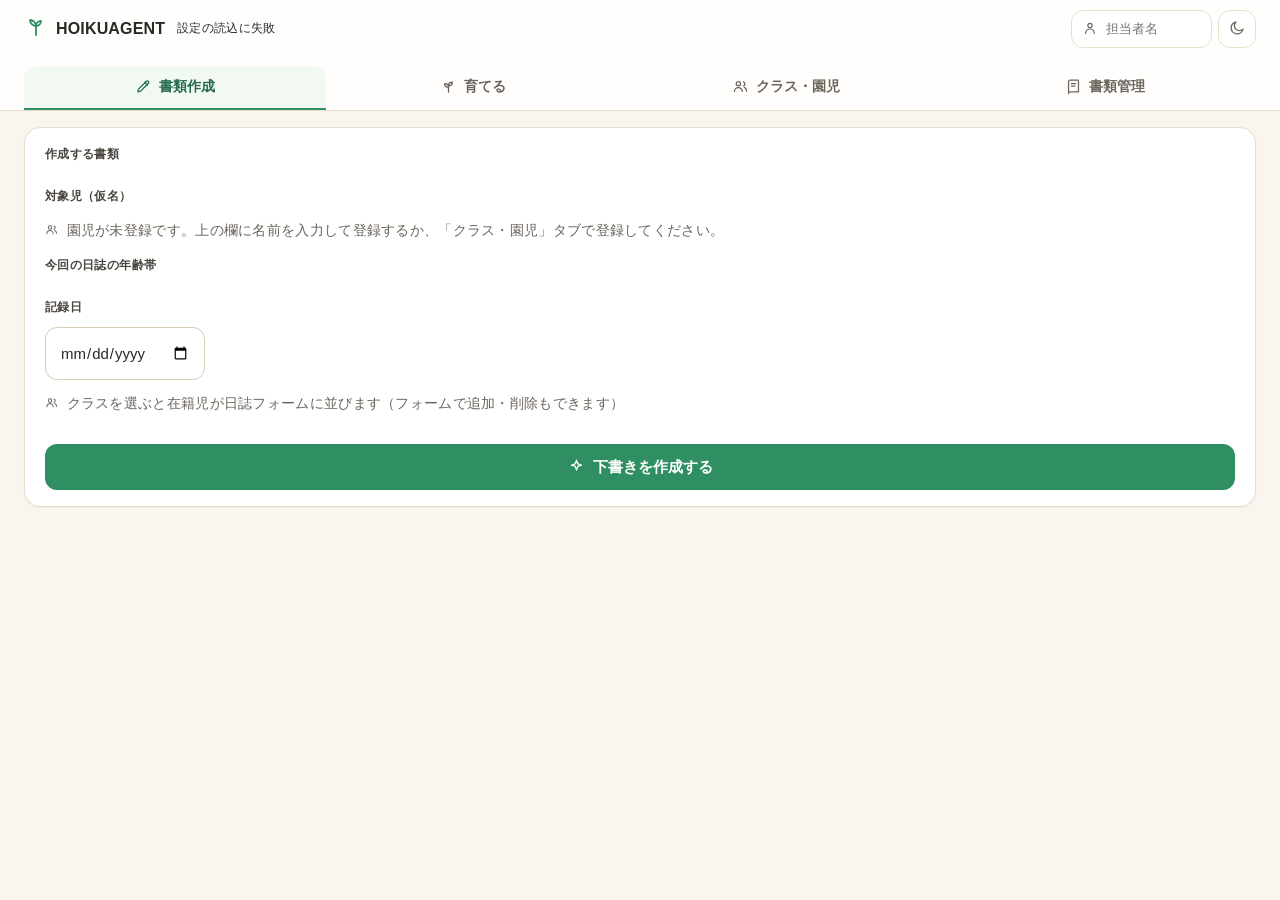
==== src/hoiku_agent/web/static/index.html @ 40f6b114 "保育経過記録を年度4期の期間選択に統一" ====
<!DOCTYPE html>
<html lang="ja">
<head>
  <meta charset="UTF-8">
  <meta name="viewport" content="width=device-width, initial-scale=1.0">
  <meta name="color-scheme" content="light dark">
  <meta name="theme-color" content="#faf6ef">
  <title>HOIKUAGENT — 書類づくり</title>
  <link rel="stylesheet" href="./styles.css">
</head>
<body>

  <!-- ───────── ヘッダ ＝ ステータスライン ───────── -->
  <header class="app-header">
    <div class="header-row">
      <div class="brand">
        <span data-ic="brand"></span>
        <div>
          <div class="brand-title">HOIKUAGENT</div>
        </div>
      </div>
      <div id="statusline" class="statusline" aria-live="polite"></div>
      <div class="header-actions">
        <label class="actor-field" title="担当者名（保存・承認の記録に残ります）">
          <span data-ic="caregiver"></span>
          <input id="actor-name" type="text" placeholder="担当者名" maxlength="30"
                 aria-label="担当者名（保存・承認の記録に残ります）" autocomplete="off">
        </label>
        <button id="reset-data" class="header-logout hidden" type="button">データを初期化して始める</button>
        <button id="logout" class="header-logout hidden" type="button">ログアウト</button>
        <button id="theme-toggle" class="icon-btn" type="button" aria-label="表示テーマを切り替え" title="表示テーマ"><span data-ic="moon"></span></button>
      </div>
    </div>

    <nav class="tabs" role="tablist" aria-label="機能">
      <button class="tab is-active" data-tab="docs" role="tab" id="tabbtn-docs" aria-controls="tab-docs" aria-selected="true"><span data-ic="diary"></span><span class="tab-label">書類作成</span></button>
      <button class="tab" data-tab="grow" role="tab" id="tabbtn-grow" aria-controls="tab-grow" aria-selected="false"><span data-ic="sprout"></span><span class="tab-label">育てる</span></button>
      <button class="tab" data-tab="classes" role="tab" id="tabbtn-classes" aria-controls="tab-classes" aria-selected="false"><span data-ic="users"></span><span class="tab-label">クラス・園児</span></button>
      <button class="tab" data-tab="records" role="tab" id="tabbtn-records" aria-controls="tab-records" aria-selected="false"><span data-ic="book"></span><span class="tab-label">書類管理</span></button>
    </nav>
  </header>

  <main class="container">

    <!-- ───────── 書類を作る（日誌/月案/保育経過記録を種別セグメントで統合） ───────── -->
    <section id="tab-docs" class="panel is-active" role="tabpanel" aria-labelledby="tabbtn-docs" tabindex="0">
      <div class="card">
        <label class="field-label" id="doc-kind-label">作成する書類</label>
        <div id="doc-kind" class="doc-menu" role="group" aria-labelledby="doc-kind-label"></div>
        <p id="doc-desc" class="doc-desc"></p>

        <label class="field-label" id="doc-child-label">対象児（仮名）</label>
        <div id="doc-children" class="combo"></div>
        <!-- DB 接続済みで園児マスタが空のときだけ出す正直な案内（架空児の候補は出さない） -->
        <div id="doc-child-empty" class="seed-note" hidden>
          <span data-ic="users"></span>
          <span>園児が未登録です。上の欄に名前を入力して登録するか、「クラス・園児」タブで登録してください。</span>
        </div>

        <!-- 日誌の入力欄（手入力＝クラスを選ぶと在籍児が並ぶ。AI 生成はしない＝ヒアリング 2026-07） -->
        <div id="doc-fields-diary" class="doc-fields">
          <div id="diary-class-wrap" hidden>
            <label class="field-label" for="diary-class">クラス</label>
            <select id="diary-class" class="input"></select>
          </div>
          <div id="diary-ageband-wrap">
            <label class="field-label">今回の日誌の年齢帯</label>
            <div id="diary-ageband" class="chips"></div>
          </div>
          <label class="field-label" for="diary-date">記録日</label>
          <input id="diary-date" class="input" type="date">
          <div class="seed-note">
            <span data-ic="users"></span>
            <span id="diary-roster-text">クラスを選ぶと在籍児が日誌フォームに並びます（フォームで追加・削除もできます）</span>
          </div>
        </div>

        <!-- クラス月案の入力欄（文書の年齢帯＋対象月＋前月日誌 seed。クラス自体は年齢帯を持たない） -->
        <div id="doc-fields-monthly" class="doc-fields" hidden>
          <label class="field-label">作成する月案の年齢帯</label>
          <div id="class-ageband" class="chips"></div>
          <div class="row">
            <div>
              <label class="field-label" for="monthly-month">対象月</label>
              <input id="monthly-month" class="input" type="month" value="2026-07">
            </div>
          </div>
          <div class="seed-note">
            <span data-ic="calendar"></span>
            <span>クラス児童の保育経過記録・これまでのクラス月案・経過記録に未反映の期間の日誌を seed します（未接続は仮名サンプル）</span>
            <span id="monthly-seed-count" class="badge">3 件</span>
          </div>
          <!-- 前月日誌で評価・反省が未記入のもの＝記入導線（作成時に検出して表示。未接続/全記入済みは非表示） -->
          <div id="monthly-eval-notice" class="eval-notice hidden"></div>
        </div>

        <!-- 保育経過記録の入力欄（対象期間＋期間日誌 seed） -->
        <div id="doc-fields-record" class="doc-fields" hidden>
          <div class="row">
            <div>
              <label class="field-label" for="record-period">対象期間</label>
              <select id="record-period" class="input"></select>
            </div>
          </div>
          <div class="seed-note">
            <span data-ic="chart"></span>
            <span>年度4期（各3か月）・期間中の日誌＋前回までの保育経過記録（未接続は仮名サンプルを seed します）</span>
            <span id="record-seed-count" class="badge">6 件</span>
          </div>
        </div>

        <div id="doc-fields-youroku" class="doc-fields" hidden>
          <div class="row">
            <div>
              <label class="field-label" for="youroku-year">対象年度</label>
              <select id="youroku-year" class="input" disabled>
                <option value="">対象児を選択してください</option>
              </select>
            </div>
          </div>
          <div class="seed-note">
            <span data-ic="chart"></span>
            <span>その子のこれまでの保育経過記録すべて（未接続は仮名サンプルを seed します）</span>
            <span id="youroku-seed-count" class="badge">3 件</span>
          </div>
        </div>

        <button id="doc-run" class="btn btn-primary btn-block"><span data-ic="spark"></span><span id="doc-run-label">下書きを作成する</span></button>
      </div>

      <!-- フロー結果は種別ごとに独立コンテナ（切替でも結果を保持＝現行タブと同等） -->
      <div id="doc-area-diary" class="doc-area">
        <div id="diary-stepper" class="stepper hidden"></div>
        <div id="diary-flow" class="flow-area"></div>
      </div>
      <div id="doc-area-monthly" class="doc-area" hidden>
        <div id="monthly-stepper" class="stepper hidden"></div>
        <div id="monthly-flow" class="flow-area"></div>
      </div>
      <div id="doc-area-record" class="doc-area" hidden>
        <div id="record-stepper" class="stepper hidden"></div>
        <div id="record-flow" class="flow-area"></div>
      </div>
      <div id="doc-area-youroku" class="doc-area" hidden>
        <div id="youroku-stepper" class="stepper hidden"></div>
        <div id="youroku-flow" class="flow-area"></div>
      </div>
    </section>

    <!-- ───────── 育てる（指針を育てる｜表記ルール＝2サブタブに統合） ───────── -->
    <!-- 仕組みは分離のまま（指針＝agentic な勘所／表記＝決定的な統一・§5）。保育士から見た
         「書類作成に教え込む場所」を1タブに集約する presentation の統合（②）。 -->
    <section id="tab-grow" class="panel" role="tabpanel" aria-labelledby="tabbtn-grow" tabindex="0">
      <nav class="subtabs" role="tablist" aria-label="育てる対象">
        <button class="subtab is-active" data-subtab="policy" role="tab" id="subtabbtn-policy" aria-controls="subtab-policy" aria-selected="true"><span data-ic="sprout"></span><span class="tab-label">指針を育てる</span></button>
        <button class="subtab" data-subtab="notation" role="tab" id="subtabbtn-notation" aria-controls="subtab-notation" aria-selected="false"><span data-ic="hash"></span><span class="tab-label">表記ルール</span></button>
      </nav>

      <!-- ── サブ：指針を育てる（改善エージェント） ── -->
      <div id="subtab-policy" class="subpanel is-active" role="tabpanel" aria-labelledby="subtabbtn-policy" tabindex="0">
        <!-- 対象書類セレクタ：提案 scope の既定＋下のカードの絞り込み（文書を選ぶボタンのみ）。 -->
        <div class="card">
          <div id="policy-target" class="chips seg" role="group" aria-label="対象書類"></div>
        </div>

        <!-- 上：閲覧（現在の指針） -->
        <div class="card">
          <div class="card-title"><span data-ic="clipboard"></span>いまの指針カード<span id="policy-scope-badge" class="badge hidden"></span></div>
          <div id="policy-grid" class="policy-grid"></div>
        </div>

        <!-- 中：提案フロー（保育士の入力＝主行動） -->
        <div class="card">
          <label class="field-label" for="policy-memo">保育士の修正メモ・気づき</label>
          <textarea id="policy-memo" class="memo" rows="3" placeholder="例）感触遊びは『感触語＋そのときの表情』を併記したい。ただし断定的な評価表現は避けたい。"></textarea>
          <div class="samples">
            <span class="samples-label">サンプル</span>
            <div id="policy-samples" class="chips chips-sm"></div>
          </div>
          <button id="policy-run" class="btn btn-primary btn-block"><span data-ic="sprout"></span>指針に反映する案を作る</button>
        </div>

        <div id="policy-stepper" class="stepper hidden"></div>
        <div id="policy-flow" class="flow-area"></div>

        <!-- 下：変更履歴（参照ログ） -->
        <div class="card">
          <div class="card-title"><span data-ic="clock"></span>変更履歴（だれの気づきで・何が増えたか）</div>
          <div id="policy-history" class="phist"></div>
        </div>
      </div>

      <!-- ── サブ：表記ルール（ひらがな表記DX） ── -->
      <div id="subtab-notation" class="subpanel" role="tabpanel" aria-labelledby="subtabbtn-notation" tabindex="0">
        <div class="card">
          <div class="card-title"><span data-ic="edit"></span>ルールを追加</div>
          <div class="nadd">
            <div class="nadd-map">
              <input id="notation-pattern" class="input" placeholder="変換元（例: 子供）" aria-label="変換元">
              <span class="narr" aria-hidden="true">→</span>
              <input id="notation-replacement" class="input" placeholder="変換先（例: 子ども）" aria-label="変換先">
            </div>
            <select id="notation-kind" class="input" aria-label="種別">
              <option value="ひらがな化" selected>ひらがな化</option>
              <option value="表記統一">表記統一</option>
              <option value="その他">その他</option>
            </select>
            <input id="notation-note" class="input" placeholder="メモ（任意・なぜこの表記か）" aria-label="メモ">
            <button id="notation-add" class="btn btn-primary"><span data-ic="check"></span>追加</button>
          </div>
          <p id="notation-msg" class="nmsg hidden" aria-live="polite"></p>
        </div>

        <div class="card">
          <div class="card-title"><span data-ic="clipboard"></span>いまの表記ルール<span id="notation-store" class="badge"></span></div>
          <div id="notation-list" class="nlist"></div>
        </div>
      </div>
    </section>

    <!-- ───────── クラス・園児（園の名簿管理＝クラス定義＋園児登録/割当） ───────── -->
    <section id="tab-classes" class="panel" role="tabpanel" aria-labelledby="tabbtn-classes" tabindex="0">
      <div class="card">
        <div class="card-title"><span data-ic="users"></span>クラスを作る</div>
        <div class="cadd">
          <label class="cadd-field cadd-name">
            <span class="cadd-label">クラス名</span>
            <input id="class-name" class="input" placeholder="例: ひまわり組" aria-label="組名">
          </label>
          <label class="cadd-field">
            <span class="cadd-label">対象年度 <span class="cadd-optional">任意</span></span>
            <input id="class-fiscal" class="input cadd-year" placeholder="例: 2026" aria-label="年度">
          </label>
          <div class="cadd-actions">
            <button id="class-add" class="btn btn-primary"><span data-ic="check"></span>クラスを作成</button>
          </div>
        </div>
        <p id="class-msg" class="nmsg hidden" aria-live="polite"></p>
      </div>

      <div class="card">
        <div class="card-title"><span data-ic="clipboard"></span>クラス・園児<span id="classes-store" class="badge"></span></div>
        <div id="classes-list" class="clist"></div>
      </div>
    </section>

    <!-- ───────── 書類を見る（アーカイブ閲覧＝作成済みの確定書類） ───────── -->
    <section id="tab-records" class="panel" role="tabpanel" aria-labelledby="tabbtn-records" tabindex="0">
      <div class="card fs">
        <div class="fs-head">
          <div class="card-title"><span data-ic="book"></span>アーカイブ<span id="records-store" class="badge"></span></div>
        </div>
        <div class="fs-body">
          <div id="records-tree" class="fs-tree" role="tree" aria-label="書類フォルダ"></div>
          <div id="records-detail" class="fs-detail" role="region" aria-label="書類の内容"></div>
        </div>
      </div>
    </section>

  </main>

  <footer class="app-footer">
  </footer>

  <script type="module" src="./app.js"></script>
</body>
</html>
---- src/hoiku_agent/web/static/styles.css ----
/* 保育士サポート UI — デザインシステム（素のCSS変数・外部CDN/フォントなし・ローカル完結）。
   方針=ハイブリッド：日誌/月案＝温かく / 回す＝コンソール調。色は「意味」で割り当て（actor/状態/ゲート/diff）。
   詳細は web/CLAUDE.md と設計方針（answers）を参照。 */

/* ============================================================
   トークン（ライト）
   ============================================================ */
:root{
  color-scheme: light dark;

  /* 面・線 */
  --bg:#faf6ef; --surface:#ffffff; --surface-2:#f5efe3; --surface-3:#ece4d4;
  --line:#e8dfcd; --line-strong:#d8ccb2;

  /* 文字（白地で本文4.5:1以上を確保） */
  --ink:#2b2926; --ink-soft:#4a463f; --muted:#6b655c;

  /* ブランド・操作 */
  --primary:#2f8f63; --primary-d:#246b4b; --primary-soft:#e7f4ec;
  --accent:#d97834; --accent-d:#b85f22; --accent-soft:#fcefe1;

  /* actor（話者色） */
  --actor-author:#2f8f63; --actor-review:#c2791d; --actor-prep:#2f7d8f; --actor-caregiver:#8a6f52;

  /* 状態 */
  --state-working:#2f6fd0; --state-working-soft:#e7f0fc;
  --state-waiting:#bf8910; --state-waiting-soft:#fbf2dc;
  --state-done:#2f8f63;   --state-done-soft:#e7f4ec;
  --state-degraded:#a9742a; --state-degraded-soft:#f7ecd9;
  --state-fail:#cf4a3f;   --state-fail-soft:#fbe6e3;
  /* チップ/ステップのテキスト用（soft 地で本文 4.5:1 を満たす濃色）。図形・縁取りは上の彩度色を使う。 */
  --state-working-ink:#2a63bb; --state-waiting-ink:#836007; --state-done-ink:#1c6f49;
  --state-degraded-ink:#855a1c; --state-fail-ink:#b23a30;

  /* ゲート（PRバッジ色） */
  --gate-pass:#2f8f63; --gate-pending:#bf8910; --gate-fail:#cf4a3f; --gate-none:#8a8474;

  /* diff（保育士の修正提示用・将来の modify 強調に温存） */
  --diff-add-bg:#e6f4ea; --diff-add-word:#9ad6b0; --diff-rm-bg:#fbe9e7; --diff-rm-word:#f0bdb6;

  /* 形 */
  --r-sm:8px; --r-md:12px; --r-lg:16px; --r-pill:999px;
  --sh-sm:0 1px 2px rgba(60,45,20,.06); --sh-md:0 6px 22px rgba(70,55,25,.10);

  /* タイポ（役割固定の type scale） */
  --font-display:"Hiragino Maru Gothic ProN","Hiragino Sans","Noto Sans JP","BIZ UDPGothic","Yu Gothic UI",Meiryo,sans-serif;
  --font-body:"Hiragino Kaku Gothic ProN","Hiragino Sans","Noto Sans JP","Yu Gothic UI",Meiryo,sans-serif;
  --font-mono:ui-monospace,"SF Mono",Menlo,Consolas,"Noto Sans Mono",monospace;
  --fs-display:26px; --fs-h1:20px; --fs-h2:16px; --fs-body:15px; --fs-sm:13.5px; --fs-caption:12px;

  /* spacing（4/8） */
  --sp-1:4px; --sp-2:8px; --sp-3:12px; --sp-4:16px; --sp-5:20px; --sp-6:24px; --sp-8:32px;

  --maxw:1600px;
}

/* ダーク（自動）— トークンのみ差し替え。純黒回避＋アクセント脱彩度＋明度up。 */
@media (prefers-color-scheme: dark){
  :root:not([data-theme="light"]){
    --bg:#17140f; --surface:#201d17; --surface-2:#262218; --surface-3:#2e2a1f;
    --line:#38322a; --line-strong:#4a4338;
    --ink:#ece4d2; --ink-soft:#cabfa8; --muted:#9c9079;
    --primary:#4cae82; --primary-d:#74cb9f; --primary-soft:#1d3a2a;
    --accent:#e2935a; --accent-d:#eaa978; --accent-soft:#37291c;
    --actor-author:#4cae82; --actor-review:#d79a4e; --actor-prep:#56a6b8; --actor-caregiver:#b59670;
    --state-working:#6fa3ea; --state-working-soft:#1d2c46;
    --state-waiting:#d9af4d; --state-waiting-soft:#332b15;
    --state-done:#4cae82; --state-done-soft:#1d3a2a;
    --state-degraded:#cf9b52; --state-degraded-soft:#33291a;
    --state-fail:#e87b70; --state-fail-soft:#3a201d;
    --state-working-ink:#9bc0f5; --state-waiting-ink:#e6c46a; --state-done-ink:#74cb9f;
    --state-degraded-ink:#dbb072; --state-fail-ink:#f0a59b;
    --gate-pass:#4cae82; --gate-pending:#d9af4d; --gate-fail:#e87b70; --gate-none:#998f7c;
    --diff-add-bg:#16301f; --diff-add-word:#2f7d52; --diff-rm-bg:#311a18; --diff-rm-word:#7a3a33;
    --sh-sm:0 1px 2px rgba(0,0,0,.3); --sh-md:0 8px 26px rgba(0,0,0,.4);
  }
}
/* 手動トグル（auto を上書き） */
:root[data-theme="dark"]{
  --bg:#17140f; --surface:#201d17; --surface-2:#262218; --surface-3:#2e2a1f;
  --line:#38322a; --line-strong:#4a4338;
  --ink:#ece4d2; --ink-soft:#cabfa8; --muted:#9c9079;
  --primary:#4cae82; --primary-d:#74cb9f; --primary-soft:#1d3a2a;
  --accent:#e2935a; --accent-d:#eaa978; --accent-soft:#37291c;
  --actor-author:#4cae82; --actor-review:#d79a4e; --actor-prep:#56a6b8; --actor-caregiver:#b59670;
  --state-working:#6fa3ea; --state-working-soft:#1d2c46;
  --state-waiting:#d9af4d; --state-waiting-soft:#332b15;
  --state-done:#4cae82; --state-done-soft:#1d3a2a;
  --state-degraded:#cf9b52; --state-degraded-soft:#33291a;
  --state-fail:#e87b70; --state-fail-soft:#3a201d;
  --state-working-ink:#9bc0f5; --state-waiting-ink:#e6c46a; --state-done-ink:#74cb9f;
  --state-degraded-ink:#dbb072; --state-fail-ink:#f0a59b;
  --gate-pass:#4cae82; --gate-pending:#d9af4d; --gate-fail:#e87b70; --gate-none:#998f7c;
  --diff-add-bg:#16301f; --diff-add-word:#2f7d52; --diff-rm-bg:#311a18; --diff-rm-word:#7a3a33;
  --sh-sm:0 1px 2px rgba(0,0,0,.3); --sh-md:0 8px 26px rgba(0,0,0,.4);
}

/* ============================================================
   ベース・タイポ
   ============================================================ */
*{box-sizing:border-box}
html,body{margin:0;padding:0}
body{
  background:var(--bg); color:var(--ink);
  font-family:var(--font-body); font-size:var(--fs-body); line-height:1.8; letter-spacing:.02em;
  -webkit-text-size-adjust:100%; -webkit-font-smoothing:antialiased;
  overflow-wrap:anywhere; line-break:strict;
}
.hidden{display:none !important}
.muted{color:var(--muted)}
b,strong{font-weight:700}
a{color:var(--primary-d)}
.ic{width:1em;height:1em;flex:0 0 auto;vertical-align:-.13em}
:focus-visible{outline:2.5px solid var(--state-working);outline-offset:2px;border-radius:4px}
::selection{background:var(--primary-soft)}

/* ============================================================
   ヘッダ ＝ ステータスライン（ambient）
   ============================================================ */
.app-header{
  position:sticky; top:0; z-index:30; background:color-mix(in srgb,var(--surface) 88%,transparent);
  -webkit-backdrop-filter:saturate(1.4) blur(8px); backdrop-filter:saturate(1.4) blur(8px);
  border-bottom:1px solid var(--line);
}
.header-row{max-width:var(--maxw);margin:0 auto;display:flex;align-items:center;gap:var(--sp-3);padding:10px var(--sp-4);flex-wrap:wrap}
.brand{display:flex;align-items:center;gap:var(--sp-2);flex:0 0 auto}
.brand .ic{width:24px;height:24px;color:var(--primary)}
.brand-title{font-family:var(--font-display);font-weight:800;font-size:16px;letter-spacing:.01em;line-height:1.2}
.brand-sub{font-size:11px;color:var(--muted);line-height:1.2}

.statusline{display:flex;align-items:center;gap:var(--sp-3);flex:1 1 280px;flex-wrap:wrap;font-size:var(--fs-caption);min-width:0}
.sl-item{display:flex;align-items:center;gap:6px;color:var(--muted);white-space:nowrap}
.sl-item b{color:var(--ink);font-weight:700}
.sl-item .ic{width:14px;height:14px}
.sl-sep{width:1px;height:14px;background:var(--line-strong);flex:0 0 auto}
.dotc{width:8px;height:8px;border-radius:50%;display:inline-block;flex:0 0 auto}
.dotc.live{animation:pulse 1.6s ease-out infinite}
@keyframes pulse{0%{box-shadow:0 0 0 0 color-mix(in srgb,currentColor 55%,transparent)}100%{box-shadow:0 0 0 7px transparent}}
.sl-phase{color:var(--ink);font-weight:700}
.sl-phase.muted{color:var(--muted);font-weight:400}
.chip-deg{display:inline-flex;align-items:center;gap:5px;color:var(--state-degraded);background:var(--state-degraded-soft);
  border-radius:var(--r-pill);padding:2px 9px;font-size:11px;font-weight:700}
.chip-deg .ic{width:13px;height:13px}

.header-actions{display:flex;align-items:center;gap:6px;flex:0 0 auto;margin-left:auto}
/* 担当者名（自己申告・audit の actor）。ヘッダに常設＝どのタブの保存/承認にも証跡が付く */
.actor-field{position:relative;display:flex;align-items:center;gap:6px;height:38px;padding:0 10px;border-radius:var(--r-md);
  border:1px solid var(--line);background:var(--surface);color:var(--muted)}
.actor-field .ic{width:16px;height:16px;flex:0 0 auto}
.actor-field input{border:0;background:transparent;color:var(--ink);width:7.5em;font:inherit;font-size:13px}
.actor-field input:focus{outline:none}
.actor-field:focus-within{border-color:var(--line-strong)}
.header-logout{min-height:36px;padding:0 10px;border:1px solid var(--line);border-radius:var(--r-sm);
  color:var(--muted);background:transparent;font:inherit;font-size:12px;cursor:pointer}
.header-logout:hover{color:var(--ink);background:var(--surface-2)}
/* 表示名保存の一瞬の確認（サインイン時）。絶対配置＝ヘッダのレイアウトを動かさない。 */
.actor-note{position:absolute;top:calc(100% + 6px);right:0;z-index:20;white-space:nowrap;pointer-events:none;
  font-size:var(--fs-caption);font-weight:700;padding:3px 9px;border-radius:var(--r-pill);
  color:var(--state-done-ink);background:var(--state-done-soft);border:1px solid var(--state-done);
  box-shadow:var(--sh-sm);opacity:0;transform:translateY(-3px);transition:opacity .16s ease,transform .16s ease}
.actor-note.show{opacity:1;transform:none}
.actor-note.is-err{color:var(--state-fail-ink);background:var(--state-fail-soft);border-color:var(--state-fail)}
@media (prefers-reduced-motion:reduce){.actor-note{transition:none}}
.icon-btn{display:grid;place-items:center;width:38px;height:38px;border-radius:var(--r-md);border:1px solid var(--line);
  background:var(--surface);color:var(--muted);cursor:pointer;transition:.15s}
.icon-btn:hover{color:var(--ink);border-color:var(--line-strong)}
.icon-btn .ic{width:18px;height:18px}

/* ============================================================
   タブ
   ============================================================ */
.tabs{max-width:var(--maxw);margin:0 auto;display:flex;gap:4px;padding:8px var(--sp-4) 0}
.tab{flex:1 1 auto;min-width:0;display:flex;align-items:center;justify-content:center;gap:7px;
  min-height:44px;border:none;background:transparent;color:var(--muted);
  font-family:inherit;font-size:var(--fs-sm);font-weight:700;padding:8px 10px;
  border-radius:var(--r-md) var(--r-md) 0 0;cursor:pointer;transition:.15s;border-bottom:2.5px solid transparent}
.tab .ic{width:17px;height:17px}
.tab:hover{color:var(--ink-soft)}
.tab.is-active{color:var(--primary-d);border-bottom-color:var(--primary);background:color-mix(in srgb,var(--primary-soft) 55%,transparent)}
.tab-label{white-space:nowrap;overflow:hidden;text-overflow:ellipsis}

/* ============================================================
   レイアウト・カード
   ============================================================ */
.container{max-width:var(--maxw);margin:0 auto;padding:var(--sp-4) var(--sp-4) 80px}
.panel{display:none}
.panel.is-active{display:block;animation:fade .28s ease}

/* サブタブ（育てる＝指針を育てる／表記ルール の2段）＝上位タブより控えめなセグメント。
   仕組みは分離のまま、保育士から見た「教える場所」を1タブに集約する presentation（②）。 */
.subtabs{display:flex;gap:var(--sp-2);margin:0 auto var(--sp-4);border-bottom:1px solid var(--line);padding-bottom:2px;flex-wrap:wrap}
.subtab{display:inline-flex;align-items:baseline;gap:8px;padding:9px 16px;min-height:44px;background:none;border:none;
  border-bottom:2px solid transparent;color:var(--muted);font:inherit;font-weight:600;cursor:pointer;border-radius:var(--r-sm) var(--r-sm) 0 0}
.subtab .ic{width:16px;height:16px;align-self:center}
.subtab:hover{color:var(--ink-soft)}
.subtab.is-active{color:var(--primary-d);border-bottom-color:var(--primary);background:color-mix(in srgb,var(--primary-soft) 40%,transparent)}
.subpanel{display:none}
.subpanel.is-active{display:block;animation:fade .2s ease}
@keyframes fade{from{opacity:0;transform:translateY(5px)}to{opacity:1;transform:none}}
.card{background:var(--surface);border:1px solid var(--line);border-radius:var(--r-lg);box-shadow:var(--sh-sm);
  padding:var(--sp-4) var(--sp-5);margin-bottom:var(--sp-3)}

.row{display:flex;gap:var(--sp-3);flex-wrap:wrap}

/* ============================================================
   フォーム
   ============================================================ */
.field-label{display:block;font-size:var(--fs-caption);font-weight:700;color:var(--ink-soft);letter-spacing:.03em;margin:var(--sp-3) 0 var(--sp-2)}
.field-label:first-child{margin-top:0}
.memo,.input{width:100%;border:1.5px solid var(--line-strong);border-radius:var(--r-md);padding:12px 14px;
  font-family:inherit;font-size:var(--fs-body);line-height:1.7;color:var(--ink);background:var(--surface);resize:vertical}
.memo::placeholder,.input::placeholder{color:color-mix(in srgb,var(--muted) 75%,transparent)}
.memo:focus,.input:focus{outline:none;border-color:var(--primary);box-shadow:0 0 0 3px var(--primary-soft)}
.input{width:auto;min-width:160px}
.samples{display:flex;align-items:center;gap:var(--sp-2);margin:var(--sp-3) 0 2px;flex-wrap:wrap}
.samples-label{font-size:var(--fs-caption);color:var(--muted);font-weight:700}
.seed-note{display:flex;align-items:center;gap:var(--sp-2);margin:var(--sp-3) 0;font-size:var(--fs-sm);color:var(--muted)}
.badge{display:inline-flex;align-items:center;gap:5px;background:var(--primary-soft);color:var(--primary-d);
  font-size:var(--fs-caption);font-weight:700;padding:3px 11px;border-radius:var(--r-pill)}
.badge .ic{width:13px;height:13px}

/* 前月日誌の評価未記入 → 記入導線カード（クラス月案作成時・attention＝degraded トークンで「要対応」を表す） */
.eval-notice{margin:var(--sp-3) 0;padding:var(--sp-3) var(--sp-4);border:1px solid var(--state-degraded);
  background:var(--state-degraded-soft);border-radius:10px}
.eval-notice.hidden{display:none}
.eval-notice-title{display:flex;align-items:center;gap:6px;font-weight:700;
  color:var(--state-degraded-ink);font-size:var(--fs-sm)}
.eval-notice-title .ic{width:16px;height:16px;flex:0 0 auto}
.eval-notice-sub{margin:4px 0 var(--sp-2);font-size:var(--fs-caption);color:var(--ink-soft);line-height:1.6}
.eval-notice-chips{display:flex;gap:6px;flex-wrap:wrap}
.eval-chip{display:inline-flex;align-items:center;gap:5px;font-family:inherit;font-size:var(--fs-caption);
  font-weight:700;padding:5px 10px;border-radius:var(--r-pill);cursor:pointer;
  border:1.5px solid var(--state-degraded);background:var(--surface);color:var(--state-degraded-ink)}
.eval-chip:hover{background:var(--state-degraded-soft)}
.eval-chip .ic{width:13px;height:13px}
.eval-chip:focus-visible{outline:2px solid var(--primary);outline-offset:2px}

/* チップ */
.chips{display:flex;gap:7px;flex-wrap:wrap}
.chips-sm .chip{font-size:var(--fs-caption);padding:5px 11px}
.chip{display:inline-flex;align-items:center;gap:6px;border:1.5px solid var(--line-strong);background:var(--surface);
  border-radius:var(--r-pill);padding:8px 14px;font-family:inherit;font-size:var(--fs-sm);color:var(--ink);cursor:pointer;transition:.15s}
.chip:hover{border-color:var(--primary)}
.chip.is-active{background:var(--primary-soft);border-color:var(--primary);color:var(--primary-d);font-weight:700}
.chip .ic{width:15px;height:15px;color:var(--muted)}
.chip.is-active .ic{color:var(--primary)}
.chip:disabled,.chip.is-locked{cursor:default;opacity:.55}
.chip:disabled:hover,.chip.is-locked:hover{border-color:var(--line-strong)}

/* 種別セグメント（書類を作る＝日誌/月案/保育経過記録の切替）＝均等割の少し大きめチップ */
.seg{gap:var(--sp-2);margin-bottom:var(--sp-2)}
.seg .chip{flex:1 1 0;justify-content:center;min-height:44px;padding:10px 14px;font-weight:600}

/* 種別メニュー（案A：カテゴリ別グループ表示）＝カテゴリ見出し＋自然幅チップの折返し行。
   書類が増えても破綻しないよう seg の均等割 fill は使わず wrap で流す。 */
.doc-menu{display:flex;flex-direction:column;gap:var(--sp-3);margin-bottom:var(--sp-3)}
.doc-cat-head{display:flex;align-items:center;gap:6px;font-size:var(--fs-caption);font-weight:700;
  color:var(--muted);letter-spacing:.04em;margin-bottom:var(--sp-2)}
.doc-cat-head .ic{width:14px;height:14px;color:var(--muted)}
.doc-cat-row{display:flex;flex-wrap:wrap;gap:7px}
.doc-cat-row .chip{min-height:40px;font-weight:600}
/* soon＝今後対応予定（破線＋くすみ・「近日」バッジ）。degraded トークンで「まだ」を意味付け（新色は足さない）。 */
.chip.is-soon{border-style:dashed;border-color:var(--line-strong);color:var(--muted);cursor:default;font-weight:500}
.chip.is-soon .ic{color:var(--muted)}
.chip.is-soon:hover{border-color:var(--state-degraded)}
.chip-soon{margin-left:2px;font-size:10px;font-weight:700;line-height:1;padding:2px 7px;border-radius:var(--r-pill);
  background:var(--state-degraded-soft);color:var(--state-degraded-ink);border:1px solid var(--state-degraded)}

/* 種別ごとの説明1行（hero の代替＝統合タブ内で選択中の書類を説明） */
.doc-desc{margin:0 0 var(--sp-2);font-size:var(--fs-sm);color:var(--muted);line-height:1.6;max-width:62ch}
/* soon 書類クリック時の一言案内（説明欄に degraded 色で出す） */
.doc-desc.is-soon-note{color:var(--state-degraded-ink);font-weight:600}

/* 対象児コンボボックス（前方一致＋Tab補完・30人規模でもスケールする入力式） */
.combo{position:relative;max-width:340px}
.combo-ic{position:absolute;left:13px;top:50%;transform:translateY(-50%);color:var(--actor-caregiver);pointer-events:none;display:flex}
.combo-ic .ic{width:16px;height:16px}
.combo-input{width:100%;border:1.5px solid var(--line-strong);border-radius:var(--r-md);padding:11px 14px 11px 38px;
  font-family:inherit;font-size:var(--fs-body);line-height:1.5;color:var(--ink);background:var(--surface)}
.combo-input::placeholder{color:color-mix(in srgb,var(--muted) 75%,transparent)}
.combo-input:focus{outline:none;border-color:var(--primary);box-shadow:0 0 0 3px var(--primary-soft)}
.combo-list{position:absolute;z-index:40;top:calc(100% + 4px);left:0;right:0;margin:0;padding:5px;list-style:none;
  background:var(--surface);border:1.5px solid var(--line-strong);border-radius:var(--r-md);box-shadow:var(--sh-md);
  max-height:280px;overflow-y:auto}
.combo-list[hidden]{display:none}
.combo-option{display:flex;align-items:center;min-height:40px;padding:9px 12px;border-radius:var(--r-sm);
  font-size:var(--fs-sm);color:var(--ink);cursor:pointer}
.combo-option:hover,.combo-option.is-active{background:var(--primary-soft);color:var(--primary-d)}
.combo-option b{font-weight:800;color:var(--primary-d)}
.combo-empty{padding:9px 12px;font-size:var(--fs-sm);color:var(--muted)}
.combo-add-cue{gap:7px}
.combo-add-cue .ic{width:15px;height:15px;color:var(--primary)}
/* 新規児の登録フォーム（本名＝姓/名＋性別）＝コンボ直下に開く。 */
.combo-add{margin-top:8px;padding:12px;border:1.5px solid var(--line-strong);border-radius:var(--r-md);
  background:var(--surface-2);display:flex;flex-direction:column;gap:9px}
.combo-add-names{display:flex;gap:8px}
.combo-add-input{padding-left:14px}
.combo-add-input:first-child{max-width:38%}
.combo-add-gender{display:flex;gap:8px}
.combo-add-birth{display:flex;align-items:center;gap:8px;font-size:var(--fs-sm);color:var(--ink-soft)}
.combo-add-birth input{flex:0 1 auto}
.combo-add-preview{font-size:var(--fs-sm);color:var(--ink-soft)}
.combo-add-preview b{color:var(--primary-d);font-weight:800}
.combo-add-actions{display:flex;gap:8px}
.combo-add-error{font-size:var(--fs-sm);color:var(--state-degraded);font-weight:600}

/* ============================================================
   ボタン
   ============================================================ */
.btn{display:inline-flex;align-items:center;justify-content:center;gap:8px;border:none;border-radius:var(--r-md);
  padding:0 18px;min-height:46px;font-family:inherit;font-size:var(--fs-body);font-weight:700;cursor:pointer;transition:.15s}
.btn .ic{width:17px;height:17px}
.btn:disabled{opacity:.5;cursor:default}
.btn-primary{background:var(--primary);color:#fff}
.btn-primary:hover:not(:disabled){background:var(--primary-d)}
.btn-ghost{background:var(--surface-2);color:var(--ink);border:1px solid var(--line-strong)}
.btn-ghost:hover:not(:disabled){border-color:var(--primary)}
.btn-approve{background:var(--accent);color:#fff}
.btn-approve:hover:not(:disabled){background:var(--accent-d)}
.btn-block{width:100%;margin-top:var(--sp-4)}
.btn-sm{min-height:38px;font-size:var(--fs-sm);padding:0 14px}

/* ============================================================
   進行タイムライン（actor lane）
   ============================================================ */
.flow-area{margin-top:var(--sp-2);display:flex;flex-direction:column;gap:var(--sp-2)}
.flow-area:empty{margin:0}

.turn{display:flex;background:var(--surface);border:1px solid var(--line);border-radius:var(--r-md);
  overflow:hidden;box-shadow:var(--sh-sm);animation:slidein .24s ease}
@keyframes slidein{from{opacity:0;transform:translateY(6px)}to{opacity:1;transform:none}}
.turn-lane{width:4px;flex:0 0 auto;background:var(--muted)}
.turn-lane.author{background:var(--actor-author)}
.turn-lane.review{background:var(--actor-review)}
.turn-lane.prep{background:var(--actor-prep)}
.turn-lane.caregiver{background:var(--actor-caregiver)}
.turn-lane.improver{background:var(--accent)}
.turn-body{flex:1;min-width:0;padding:11px 14px}
.turn-who{display:flex;align-items:center;gap:6px;font-size:11px;font-weight:800;letter-spacing:.04em;margin-bottom:4px}
.turn-who .ic{width:14px;height:14px}
.turn-who.author{color:var(--actor-author)}
.turn-who.review{color:var(--actor-review)}
.turn-who.prep{color:var(--actor-prep)}
.turn-who.caregiver{color:var(--actor-caregiver)}
.turn-who.improver{color:var(--accent-d)}
.turn-text{font-size:var(--fs-sm);white-space:pre-wrap;word-break:break-word;color:var(--ink-soft)}

/* HITL の質問と回答をチャット風に経過へ残す（AI の確認＝左／保育士の回答＝右）。
   前面の askCard で回答を受け、回答後にこの対を procBody の「聞いたタイミング」へ差し込む（docflow.addQA）。 */
.qa{display:flex;flex-direction:column;gap:6px}
.qa-msg{max-width:88%;border:1px solid var(--line);border-radius:var(--r-md);padding:9px 12px;box-shadow:var(--sh-sm)}
.qa-who{display:flex;align-items:center;gap:6px;font-size:11px;font-weight:800;letter-spacing:.04em;margin-bottom:4px}
.qa-who .ic{width:14px;height:14px}
.qa-text{font-size:var(--fs-sm);white-space:pre-wrap;word-break:break-word;color:var(--ink-soft)}
.qa-msg.ai{align-self:flex-start;background:var(--state-waiting-soft);
  border-color:color-mix(in srgb,var(--state-waiting) 32%,var(--line));border-top-left-radius:4px}
.qa-msg.ai .qa-who{color:var(--state-waiting-ink)}
.qa-msg.me{align-self:flex-end;background:color-mix(in srgb,var(--actor-caregiver) 12%,var(--surface));
  border-color:color-mix(in srgb,var(--actor-caregiver) 35%,var(--line));border-top-right-radius:4px}
.qa-msg.me .qa-who{color:var(--actor-caregiver)}

/* 過程ログ（畳み）：作成/レビュー/ツール/前月集計は既定で閉じる。前面は不足確認＋最終下書きだけ */
.proc{border:1px solid var(--line);border-radius:var(--r-md);background:var(--surface-2);overflow:hidden}
.proc-sum{display:flex;align-items:center;gap:9px;padding:9px 13px;cursor:pointer;list-style:none;user-select:none}
.proc-sum::-webkit-details-marker{display:none}
.proc-sum:hover{background:var(--surface-3)}
.proc-sum:focus-visible{outline:2px solid var(--state-working);outline-offset:-2px}
.proc-label{flex:1;min-width:0;font-size:var(--fs-sm);font-weight:700;color:var(--ink);
  overflow:hidden;text-overflow:ellipsis;white-space:nowrap}
.proc-hint{display:inline-flex;align-items:center;gap:6px;font-size:var(--fs-caption);font-weight:700;color:var(--muted);
  border:1px solid var(--line-strong);border-radius:var(--r-pill);padding:3px 11px;flex:0 0 auto}
.proc-hint::before{content:"";width:0;height:0;border-left:4px solid currentColor;
  border-top:4px solid transparent;border-bottom:4px solid transparent;transition:transform .15s}
.proc[open] .proc-hint::before{transform:rotate(90deg)}
.proc-body{display:flex;flex-direction:column;gap:7px;padding:11px 13px;border-top:1px solid var(--line);background:var(--surface)}
.proc-body:empty{display:none}
.proc-body .turn{box-shadow:none;animation:none}
.proc-body .docp{margin:0}
@media (prefers-reduced-motion: reduce){.proc-hint::before{transition:none}}

/* ツールバッジ */
.tools-row{display:flex;flex-wrap:wrap;gap:6px}
.tbadge{display:inline-flex;align-items:center;gap:7px;font-size:var(--fs-caption);background:var(--surface-2);
  border:1px solid var(--line);border-radius:var(--r-pill);padding:4px 12px;color:var(--muted)}
.tbadge .ic{width:14px;height:14px;color:var(--actor-prep)}
.tbadge .res{color:var(--state-done);font-weight:700;display:inline-flex;align-items:center;gap:3px}
.tbadge .res .ic{width:13px;height:13px;color:var(--state-done)}
.tbadge.busy .ic{color:var(--state-working)}

/* 状態チップ */
.schip{display:inline-flex;align-items:center;gap:5px;font-size:11.5px;font-weight:700;padding:2px 9px;border-radius:var(--r-pill);white-space:nowrap}
.schip .ic{width:12px;height:12px}
.schip.working{background:var(--state-working-soft);color:var(--state-working-ink)}
.schip.waiting{background:var(--state-waiting-soft);color:var(--state-waiting-ink)}
.schip.done{background:var(--state-done-soft);color:var(--state-done-ink)}
.schip.degraded{background:var(--state-degraded-soft);color:var(--state-degraded-ink)}
.schip.fail{background:var(--state-fail-soft);color:var(--state-fail-ink)}

/* スピナー */
.spinner{width:13px;height:13px;border:2px solid color-mix(in srgb,var(--state-working) 28%,transparent);
  border-top-color:var(--state-working);border-radius:50%;animation:spin .7s linear infinite;display:inline-block;flex:0 0 auto}
@keyframes spin{to{transform:rotate(360deg)}}

/* ============================================================
   計画ステッパー
   ============================================================ */
.stepper{display:flex;flex-wrap:wrap;gap:6px;margin-bottom:var(--sp-2)}
.stp{display:inline-flex;align-items:center;gap:7px;font-size:var(--fs-caption);background:var(--surface);
  border:1px solid var(--line);border-radius:var(--r-pill);padding:5px 12px;color:var(--muted);transition:.2s}
.stp .n{width:16px;height:16px;border-radius:50%;background:var(--surface-3);color:var(--muted);
  display:grid;place-items:center;font-size:9.5px;font-weight:800;flex:0 0 auto}
.stp .n .ic{width:11px;height:11px}
.stp.done{border-color:color-mix(in srgb,var(--primary) 45%,var(--line));color:var(--primary-d)}
.stp.done .n{background:var(--primary);color:#fff}
.stp.now{border-color:color-mix(in srgb,var(--state-working) 50%,var(--line));color:var(--state-working-ink);font-weight:700}
.stp.now .n{background:var(--state-working);color:#fff}
.stp.wait{border-color:color-mix(in srgb,var(--state-waiting) 50%,var(--line));color:var(--state-waiting-ink);font-weight:700}
.stp.wait .n{background:var(--state-waiting);color:#fff}
/* レビュー巡回の周回バッジ（例「2/3」）。差し戻しで再作成に入ったときだけ付く（round>1）。 */
.stp-badge{display:inline-flex;align-items:center;justify-content:center;margin-left:1px;padding:0 6px;height:15px;
  border-radius:var(--r-pill);background:var(--accent-soft);color:var(--accent-d);
  font-size:10px;font-weight:800;font-variant-numeric:tabular-nums;line-height:1}

/* ============================================================
   HITL 質問カード
   ============================================================ */
.ask{background:var(--state-waiting-soft);border:1px solid color-mix(in srgb,var(--state-waiting) 35%,var(--line));
  border-left:4px solid var(--state-waiting);border-radius:var(--r-md);padding:13px 15px;animation:slidein .24s ease}
.ask .q{display:flex;align-items:flex-start;gap:8px;font-weight:700;font-size:var(--fs-sm);margin-bottom:11px;color:var(--ink)}
.ask .q .ic{width:17px;height:17px;color:var(--state-waiting);margin-top:2px}
.ask textarea{margin-bottom:9px}
.ask-actions{display:flex;gap:8px;flex-wrap:wrap}

/* ============================================================
   確定書類（書類パネル）
   ============================================================ */
.docp{background:var(--surface);border:1px solid var(--line-strong);border-radius:var(--r-md);overflow:hidden;box-shadow:var(--sh-sm);animation:slidein .24s ease}
.docp-head{display:flex;align-items:center;justify-content:space-between;gap:10px;background:var(--surface-2);
  padding:9px 15px;border-bottom:1px solid var(--line);font-size:var(--fs-caption);font-weight:700}
.docp-title{display:flex;align-items:center;gap:8px}
.docp-title .ic{width:15px;height:15px;color:var(--muted)}
.docp-stamp{color:var(--muted);font-weight:400;font-variant-numeric:tabular-nums}
.label-draft{display:inline-flex;align-items:center;gap:4px;background:var(--accent-soft);color:var(--accent-d);
  border-radius:var(--r-pill);padding:1px 9px;font-size:11px;font-weight:700}
.label-final{display:inline-flex;align-items:center;gap:4px;background:var(--primary-soft);color:var(--primary-d);
  border-radius:var(--r-pill);padding:1px 9px;font-size:11px;font-weight:700}
.docp-body{padding:14px 16px}
.docp-body pre{white-space:pre-wrap;word-break:break-word;font-family:inherit;font-size:var(--fs-sm);line-height:1.85;margin:0;color:var(--ink)}
.docp-body .tagline{color:var(--actor-prep);font-weight:700}
.tag{display:inline-flex;align-items:center;gap:4px;font-size:11px;background:color-mix(in srgb,var(--actor-prep) 12%,var(--surface));
  border:1px solid color-mix(in srgb,var(--actor-prep) 35%,var(--line));color:var(--actor-prep);
  border-radius:var(--r-pill);padding:2px 10px;margin:3px 4px 0 0;font-weight:700}

.validation{display:flex;align-items:center;gap:7px;font-size:var(--fs-sm);font-weight:700;margin:11px 0 4px}
.validation .ic{width:16px;height:16px}
.validation.ok{color:var(--state-done)}
.validation.ng{color:var(--state-fail)}

.approve-bar{display:flex;gap:10px;align-items:center;flex-wrap:wrap;margin-top:12px;padding-top:12px;border-top:1px dashed var(--line)}
.approve-done{display:inline-flex;align-items:center;gap:6px;color:var(--state-done);font-weight:800}
.approve-done .ic{width:18px;height:18px}
.persist-note{font-size:var(--fs-caption);color:var(--muted);flex:1 1 200px;min-width:0}

/* ============================================================
   編集フォーム（確定書類を保育士が標準様式の見た目で自由に編集）
   ============================================================ */
.docedit .docp-body{padding:0}
.de-body{display:flex;flex-direction:column}
.de-sec{border-top:1px solid var(--line);padding:12px 16px}
.de-sec:first-child{border-top:none}
.de-sec-h{display:flex;align-items:baseline;gap:8px;flex-wrap:wrap;font-size:var(--fs-caption);font-weight:800;
  letter-spacing:.04em;color:var(--ink);margin-bottom:8px}
.de-sec-b{display:flex;flex-direction:column;gap:10px}
.de-hint{font-size:11px;font-weight:600;color:var(--muted)}

.de-field{display:flex;flex-direction:column;gap:4px}
.de-lab{font-size:11.5px;font-weight:700;color:var(--ink-soft);letter-spacing:.02em}
.de-input{width:100%;border:1.5px solid var(--line-strong);border-radius:var(--r-sm);padding:8px 11px;
  font-family:inherit;font-size:var(--fs-sm);line-height:1.7;color:var(--ink);background:var(--surface)}
textarea.de-input{overflow-y:hidden;resize:none}
.de-input::placeholder{color:color-mix(in srgb,var(--muted) 70%,transparent)}
.de-input:focus{outline:none;border-color:var(--primary);box-shadow:0 0 0 3px var(--primary-soft)}
select.de-input{appearance:auto;min-height:38px}
.de-ro{display:inline-flex;align-items:center;gap:6px;font-size:var(--fs-sm);color:var(--muted);
  background:var(--surface-2);border:1px dashed var(--line-strong);border-radius:var(--r-sm);padding:7px 11px}
.de-ro .ic{width:13px;height:13px}

.de-grid{display:grid;grid-template-columns:1fr 1fr;gap:10px}
.de-grid-4{grid-template-columns:repeat(2,1fr)}

.de-list{display:flex;flex-direction:column;gap:10px}
.de-item{position:relative;border:1px solid var(--line);border-radius:var(--r-md);padding:11px 12px;background:var(--surface-2)}
.de-rm{position:absolute;top:7px;right:7px;width:28px;height:28px;display:grid;place-items:center;border:none;
  background:transparent;color:var(--muted);cursor:pointer;border-radius:var(--r-sm)}
.de-rm:hover{color:var(--state-fail);background:var(--state-fail-soft)}
.de-rm .ic{width:17px;height:17px}
.de-add{display:inline-flex;align-items:center;gap:6px;align-self:flex-start;border:1px dashed var(--line-strong);
  background:var(--surface);color:var(--primary-d);border-radius:var(--r-pill);padding:6px 14px;font-family:inherit;
  font-size:var(--fs-sm);font-weight:700;cursor:pointer;min-height:38px}
.de-add:hover{border-color:var(--primary);background:var(--primary-soft)}
.de-add .ic{width:14px;height:14px}
.de-note{display:flex;flex-direction:column;gap:9px;padding-right:26px}
.de-sub{display:flex;align-items:center;gap:6px;font-size:11px;font-weight:800;color:var(--actor-prep);letter-spacing:.03em;margin-top:2px}
.de-sub .ic{width:13px;height:13px}

.de-tags{display:flex;flex-direction:column;gap:8px}
.de-taggroup{display:flex;flex-wrap:wrap;gap:6px;align-items:center}
.de-taglabel{font-size:10.5px;font-weight:700;color:var(--muted);margin-right:2px;flex:0 0 auto}
.de-tag{border:1.5px solid var(--line-strong);background:var(--surface);color:var(--ink-soft);
  border-radius:var(--r-pill);padding:5px 11px;font-family:inherit;font-size:12px;cursor:pointer;transition:.15s}
.de-tag:hover{border-color:var(--actor-prep)}
.de-tag.on{background:color-mix(in srgb,var(--actor-prep) 14%,var(--surface));border-color:var(--actor-prep);
  color:var(--actor-prep);font-weight:700}
.de-tag[disabled],.de-input:disabled,.de-add[disabled],.de-rm[disabled]{opacity:.6;cursor:default}

.de-body > .validation{margin:11px 16px 4px}
.de-body > .approve-bar{margin:0 16px 14px}
.de-body > .de-preview{margin:0 16px 12px}
.doc-actions{display:flex;gap:8px;flex-wrap:wrap;align-items:center}
.de-body > .doc-actions{margin:0 16px 12px}
.de-pre{white-space:pre-wrap;word-break:break-word;font-family:inherit;font-size:var(--fs-sm);line-height:1.85;margin:0;color:var(--ink)}

/* クラス月案の区分×領域グリッド（園の実様式ルック＝罫線の表にセル内テキストエリア）。
   横スクロール可（狭幅でも様式の見た目を崩さない）。トークンのみ使用＝ライト/ダーク自動対応。 */
.cm-grid{width:100%;border-collapse:collapse;font-size:var(--fs-sm);table-layout:fixed}
.cm-grid th,.cm-grid td{border:1px solid var(--line-strong);padding:0;vertical-align:top}
.cm-grid thead th{background:var(--surface-2);color:var(--ink-soft);font-weight:800;font-size:11.5px;
  padding:6px 8px;text-align:center;letter-spacing:.02em}
.cm-grid tbody th{background:var(--surface-2);color:var(--ink);font-weight:700;padding:6px 8px;
  text-align:center;white-space:nowrap;vertical-align:middle}
.cm-grid th.cm-cat{width:52px;writing-mode:vertical-rl;text-orientation:upright;letter-spacing:.15em}
.cm-grid th.cm-dom{width:78px}
.cm-grid td .de-input{border:none;border-radius:0;background:transparent;box-shadow:none;min-height:44px;
  padding:6px 8px}
.cm-grid td .de-input:focus{outline:2px solid var(--primary);outline-offset:-2px;box-shadow:none}
/* 用紙をはみ出さないよう、グリッドは自分のスクロール枠に収める（本文は横スクロールさせない）。 */
.de-sec .cm-grid{display:table}
.de-sec:has(.cm-grid) .de-sec-b{overflow-x:auto}

@media (max-width:680px){
  .de-grid,.de-grid-4{grid-template-columns:1fr}
  .cm-grid{min-width:620px}
}

/* ============================================================
   指針を育てる（改善エージェント・温かい：日誌/月案と同じ世界観）
   ============================================================ */
/* カード内見出し */
.card-title{display:flex;align-items:center;gap:var(--sp-2);font-family:var(--font-display);
  font-size:var(--fs-h2);color:var(--ink);margin:0 0 var(--sp-3)}
.card-title .ic{width:18px;height:18px;color:var(--primary)}

/* 指針カード：1行1カードのリスト（横並びグリッドから変更）。本文は左、タグ・日付は右の整列カラムに。 */
.policy-grid{display:flex;flex-direction:column;gap:var(--sp-2)}
.policy-grid:empty::after{content:"まだ指針カードがありません。下の提案フローから育て始められます。";
  color:var(--muted);font-size:var(--fs-sm)}

/* 指針カード（左ライン＝対象書類で色分け・提案／比較カードでも共用＝従来の縦積み） */
.pcard{background:var(--surface);border:1px solid var(--line);border-left:4px solid var(--line-strong);
  border-radius:var(--r-md);padding:var(--sp-3) var(--sp-4);box-shadow:var(--sh-sm)}
.pcard.dt-diary{border-left-color:var(--actor-author)}
.pcard.dt-monthly{border-left-color:var(--actor-prep)}
.pcard.dt-child_record{border-left-color:var(--actor-review)}
.pcard.dt-common{border-left-color:var(--actor-caregiver)}
.pcard-body{font-size:var(--fs-sm);color:var(--ink);line-height:1.8}
.pcard-meta{display:flex;flex-wrap:wrap;align-items:center;gap:6px;margin-top:var(--sp-2)}
.pcard-tag{font-size:11px;font-weight:700;border-radius:var(--r-pill);padding:2px 10px;white-space:nowrap;
  background:var(--surface-2);border:1px solid var(--line-strong);color:var(--ink-soft)}
.pcard-src{display:inline-flex;align-items:center;gap:4px;font-size:11px;font-weight:700;border-radius:var(--r-pill);
  padding:2px 10px;background:color-mix(in srgb,var(--actor-caregiver) 13%,var(--surface));
  border:1px solid color-mix(in srgb,var(--actor-caregiver) 36%,var(--line));color:var(--actor-caregiver)}
.pcard-src .ic{width:12px;height:12px}
.pcard-date{font-size:var(--fs-caption);color:var(--muted);font-variant-numeric:tabular-nums;margin-left:auto;white-space:nowrap}

/* デッキ（いまの指針カード）だけ行レイアウト＝本文（1fr）｜タグ・由来｜日付を横一列に。
   日付は固定幅で右そろえ＝行をまたいで列がそろう（提案・比較カードは上の縦積みのまま）。 */
.policy-grid > .pcard{display:flex;align-items:center;gap:var(--sp-4)}
.policy-grid > .pcard > .pcard-body{flex:1;min-width:0;margin:0;line-height:1.7}
.policy-grid > .pcard > .pcard-meta{flex:0 0 auto;flex-wrap:nowrap;margin:0;gap:var(--sp-2)}
.policy-grid > .pcard .pcard-date{min-width:88px;text-align:right}
@media (max-width:560px){
  .policy-grid > .pcard{flex-direction:column;align-items:stretch;gap:var(--sp-2)}
  .policy-grid > .pcard > .pcard-meta{margin-top:var(--sp-1)}
  .policy-grid > .pcard .pcard-date{min-width:0}
}
.pcard.is-new{animation:cardin .5s ease;border-color:color-mix(in srgb,var(--primary) 45%,var(--line))}
@keyframes cardin{from{opacity:0;transform:translateY(6px)}to{opacity:1;transform:none}}

/* AI が参照する資料の既定設定。語彙は backend の ReferenceSource メタデータを描画する。 */
.policy-grid > .pcard.reference-card{display:block;padding:var(--sp-4)}
.reference-head{margin-bottom:var(--sp-3)}
.reference-title{font-family:var(--font-display);font-size:var(--fs-h2);font-weight:800;color:var(--ink)}
.reference-head p{margin:2px 0 0;color:var(--muted);font-size:var(--fs-sm)}
.reference-rules{display:flex;flex-direction:column;gap:var(--sp-2)}
.reference-rule{display:grid;grid-template-columns:124px minmax(180px,1fr) minmax(190px,.7fr);
  align-items:center;gap:var(--sp-3);min-height:64px;padding:var(--sp-2) var(--sp-3);
  border:1px solid var(--line);border-radius:var(--r-md);background:var(--surface-2);transition:opacity .15s,background .15s}
.reference-rule.is-off{opacity:.58;background:color-mix(in srgb,var(--surface-2) 55%,var(--surface))}
.reference-toggle{display:flex;align-items:center;gap:var(--sp-2);min-height:44px;cursor:pointer;white-space:nowrap}
.reference-toggle input{position:absolute;opacity:0;width:1px;height:1px}
.reference-track{position:relative;flex:0 0 auto;width:44px;height:26px;border-radius:var(--r-pill);
  background:var(--line-strong);transition:background .15s}
.reference-track::after{content:"";position:absolute;top:3px;left:3px;width:20px;height:20px;border-radius:50%;
  background:var(--surface);box-shadow:var(--sh-sm);transition:transform .15s}
.reference-toggle input:checked + .reference-track{background:var(--primary)}
.reference-toggle input:checked + .reference-track::after{transform:translateX(18px)}
.reference-toggle input:focus-visible + .reference-track{outline:2.5px solid var(--state-working);outline-offset:3px}
.reference-state{font-size:var(--fs-caption);font-weight:800;color:var(--ink-soft)}
.reference-copy{display:flex;flex-direction:column;min-width:0;line-height:1.55}
.reference-label{font-size:var(--fs-sm);font-weight:800;color:var(--ink);cursor:pointer}
.reference-description{font-size:var(--fs-caption);color:var(--muted)}
.reference-note-label{display:block;min-width:0}
.reference-note-label > span{position:absolute;width:1px;height:1px;padding:0;margin:-1px;overflow:hidden;
  clip:rect(0,0,0,0);white-space:nowrap;border:0}
.reference-note{width:100%;min-height:44px;padding:8px 11px;border:1px solid var(--line-strong);
  border-radius:var(--r-sm);background:var(--surface);color:var(--ink);font:inherit;font-size:var(--fs-sm)}
.reference-note::placeholder{color:var(--muted)}
.reference-note:focus-visible{outline:2.5px solid var(--state-working);outline-offset:1px;border-color:var(--primary)}
.reference-actions{display:flex;align-items:center;gap:var(--sp-3);margin-top:var(--sp-3);flex-wrap:wrap}
.reference-save{min-width:150px}
.reference-feedback{font-size:var(--fs-sm);font-weight:700;color:var(--state-done-ink)}
.reference-card > .pcard-meta{margin-top:var(--sp-3);padding-top:var(--sp-2);border-top:1px solid var(--line)}
@media (max-width:820px){
  .reference-rule{grid-template-columns:124px 1fr}
  .reference-note-label{grid-column:1 / -1}
}
@media (max-width:520px){
  .reference-rule{grid-template-columns:1fr;gap:var(--sp-2)}
  .reference-note-label{grid-column:auto}
}

/* 変更履歴 */
.phist{display:flex;flex-direction:column;gap:2px}
.phist:empty::after{content:"まだ更新はありません。";color:var(--muted);font-size:var(--fs-sm)}
.phist-item{display:grid;grid-template-columns:auto 1fr;gap:var(--sp-3);align-items:baseline;
  padding:var(--sp-2) 0;border-bottom:1px dashed var(--line)}
.phist-item:last-child{border-bottom:none}
.phist-when{font-size:var(--fs-caption);color:var(--muted);font-variant-numeric:tabular-nums;white-space:nowrap}
.phist-by{color:var(--actor-caregiver);font-weight:700}
.phist-what{color:var(--ink-soft);font-size:var(--fs-sm)}

/* 提案カード（前面・確認前→反映済み） */
.ppropose{background:var(--surface);border:1px solid var(--line);border-radius:var(--r-lg);
  padding:var(--sp-4);box-shadow:var(--sh-sm);margin:var(--sp-2) 0}
.ppropose-head{display:flex;align-items:center;gap:7px;font-family:var(--font-display);
  font-size:var(--fs-body);color:var(--ink);margin-bottom:var(--sp-3)}
.ppropose-head .ic{width:17px;height:17px;color:var(--accent-d)}
.ppropose-note{display:flex;align-items:center;gap:6px;font-size:var(--fs-sm);color:var(--accent-d);margin-top:var(--sp-2)}
.ppropose-note .ic{width:15px;height:15px;flex:0 0 auto}
.reference-diff{display:grid;grid-template-columns:minmax(0,1fr) auto minmax(0,1fr);gap:var(--sp-3);align-items:center}
.reference-diff-col{min-width:0;border:1px solid var(--line);border-radius:var(--r-md);overflow:hidden}
.reference-diff-head{padding:6px var(--sp-3);background:var(--surface-2);border-bottom:1px solid var(--line);
  color:var(--ink-soft);font-size:var(--fs-caption);font-weight:800}
.reference-diff-list{display:flex;flex-direction:column}
.reference-diff-row{display:flex;align-items:center;justify-content:space-between;gap:var(--sp-2);
  min-height:44px;padding:7px var(--sp-3);border-bottom:1px solid var(--line);font-size:var(--fs-sm)}
.reference-diff-row:last-child{border-bottom:none}
.reference-diff-row.is-off{opacity:.58}
.reference-diff-label{font-weight:700;color:var(--ink)}
.reference-diff-state{flex:0 0 auto;padding:2px 8px;border-radius:var(--r-pill);font-size:var(--fs-caption);
  font-weight:800;color:var(--muted);background:var(--surface-2)}
.reference-diff-row.is-on .reference-diff-state{color:var(--state-done-ink);background:var(--state-done-soft)}
.reference-diff-arrow{color:var(--muted);font-weight:800}
@media (max-width:680px){
  .reference-diff{grid-template-columns:1fr}
  .reference-diff-arrow{text-align:center;transform:rotate(90deg)}
}

/* 競合の比較相談（.ask 内で既存↔新を並べる） */
.compare{display:grid;grid-template-columns:1fr 1fr;gap:var(--sp-3);margin:var(--sp-2) 0}
.compare-col{min-width:0;display:flex;flex-direction:column;gap:var(--sp-2)}
.compare-head{display:flex;align-items:center;gap:6px;font-size:var(--fs-caption);font-weight:800;letter-spacing:.03em;color:var(--ink-soft)}
.compare-head .ic{width:14px;height:14px}
.compare-head.existing{color:var(--actor-caregiver)}
.compare-head.proposed{color:var(--accent-d)}

/* ストア揮発の正直表示 */
.store-note{display:flex;align-items:center;gap:6px;font-size:var(--fs-caption);color:var(--muted);margin-top:var(--sp-2)}
.store-note .ic{width:14px;height:14px;flex:0 0 auto}

/* ============================================================
   AI 利用枠
   ============================================================ */
.sl-item.is-budget-limit{color:var(--state-fail);font-weight:700}

/* ============================================================
   バナー・フッタ
   ============================================================ */
.banner{display:flex;align-items:flex-start;gap:8px;border-radius:var(--r-md);padding:11px 14px;margin:var(--sp-2) 0;font-size:var(--fs-sm);font-weight:600}
.banner .ic{width:17px;height:17px;flex:0 0 auto;margin-top:1px}
.banner.err{background:var(--state-fail-soft);color:var(--state-fail)}
.banner.info{background:var(--state-working-soft);color:var(--state-working)}

.app-footer{max-width:var(--maxw);margin:0 auto;text-align:center;padding:24px var(--sp-4) 30px;font-size:11.5px;color:var(--muted);line-height:1.9}

/* ============================================================
   表記ルール（ひらがな表記DX＝保育士が育てる辞書）
   ============================================================ */
.badge.ok{background:var(--state-done-soft);color:var(--state-done-ink)}
.badge.warn{background:var(--state-degraded-soft);color:var(--state-degraded-ink)}
.badge.muted{background:var(--surface-2);color:var(--muted)}
.card-title .badge{margin-left:auto;font-weight:600}

/* 追加フォーム */
.nadd{display:flex;flex-wrap:wrap;gap:var(--sp-3);align-items:center}
.nadd-map{display:flex;align-items:center;gap:var(--sp-2);flex:1 1 260px;min-width:220px}
.nadd-map .input{flex:1 1 auto;min-width:0}
.nadd #notation-kind{flex:0 0 auto}
.nadd #notation-note{flex:1 1 180px;min-width:150px}
.narr{color:var(--muted);font-weight:700;flex:0 0 auto}
.nmsg{margin:var(--sp-3) 0 0;font-size:var(--fs-sm);font-weight:600}
.nmsg.info{color:var(--state-done-ink)}
.nmsg.err{color:var(--state-fail-ink)}

/* 一覧 */
.nlist{display:flex;flex-direction:column;gap:var(--sp-2)}
.nempty{color:var(--muted);font-size:var(--fs-sm);padding:var(--sp-3) 0}
.nrow{display:flex;align-items:center;gap:var(--sp-3);padding:var(--sp-3);border:1px solid var(--line);
  border-radius:var(--r-md);background:var(--surface-2)}
.nrow.is-off{opacity:.55}
.nbody{flex:1 1 auto;min-width:0}
.nmap{display:flex;align-items:center;gap:var(--sp-2);font-size:var(--fs-body);flex-wrap:wrap}
.nfrom{font-weight:700;color:var(--ink)}
.nto{font-weight:700;color:var(--primary-d)}
.nto-empty{color:var(--muted);font-weight:400}
.nmeta{display:flex;align-items:center;gap:var(--sp-2);margin-top:2px;flex-wrap:wrap}
.nkind{font-size:var(--fs-caption);font-weight:700;color:var(--primary-d);background:var(--primary-soft);
  padding:1px 8px;border-radius:var(--r-pill)}
.nnote{font-size:var(--fs-sm);color:var(--muted)}
.nact{display:flex;gap:6px;flex:0 0 auto}

/* 有効/無効トグル（チェックボックス） */
.ntoggle{position:relative;display:inline-flex;flex:0 0 auto;width:40px;height:24px;cursor:pointer}
.ntoggle input{position:absolute;opacity:0;width:100%;height:100%;margin:0;cursor:pointer}
.ntog-track{width:40px;height:24px;border-radius:var(--r-pill);background:var(--line-strong);
  transition:background .15s;position:relative}
.ntog-track::after{content:"";position:absolute;top:3px;left:3px;width:18px;height:18px;border-radius:50%;
  background:#fff;box-shadow:var(--sh-sm);transition:transform .15s}
.ntoggle input:checked + .ntog-track{background:var(--primary)}
.ntoggle input:checked + .ntog-track::after{transform:translateX(16px)}
.ntoggle input:focus-visible + .ntog-track{outline:2.5px solid var(--state-working);outline-offset:2px}

/* 編集モード */
.nrow.is-editing{flex-wrap:wrap;background:var(--surface)}
.nedit-map{display:flex;align-items:center;gap:var(--sp-2);flex:1 1 260px;min-width:220px}
.nedit-map .input{flex:1 1 auto;min-width:0}
.nrow.is-editing #notation-kind,.nrow.is-editing .input{min-width:120px}
.nedit-act{display:flex;gap:6px;flex:0 0 auto;margin-left:auto}

/* ============================================================
   クラス・園児（園の名簿管理＝クラス定義＋園児登録/割当）
   ============================================================ */
.cadd{display:grid;grid-template-columns:minmax(0,1.35fr) minmax(180px,.8fr);gap:var(--sp-3) var(--sp-4);max-width:720px}
.cadd-field{display:flex;flex-direction:column;gap:6px;min-width:0}
.cadd-name{grid-column:1 / -1}
.cadd-label{font-size:var(--fs-caption);font-weight:800;color:var(--ink)}
.cadd-optional{font-weight:600;color:var(--muted)}
.cadd .input{width:100%;min-width:0}
.cadd-actions{display:flex;align-items:end;grid-column:1 / -1;padding-top:var(--sp-1)}
.cadd-actions .btn{min-width:180px}
.clist{display:flex;flex-direction:column;gap:var(--sp-3)}
.cempty{color:var(--muted);font-size:var(--fs-sm);padding:var(--sp-3) 0}
.cempty-sm{color:var(--muted);font-size:var(--fs-sm);margin:0}
.ccard{border:1px solid var(--line);border-radius:var(--r-md);background:var(--surface-2);
  padding:var(--sp-3) var(--sp-4)}
.ccard-un{border-style:dashed}
.ccard-head{display:flex;align-items:center;gap:var(--sp-2);margin-bottom:var(--sp-2)}
.ctitle{font-weight:800;color:var(--ink);font-size:var(--fs-body);display:flex;align-items:baseline;gap:var(--sp-2)}
.cmeta{font-size:var(--fs-caption);font-weight:600;color:var(--muted)}
.ccard-head .badge{margin-left:auto}
.croster{display:flex;flex-wrap:wrap;gap:var(--sp-2);margin-bottom:var(--sp-2)}
.crow{display:inline-flex;align-items:center;gap:6px;padding:4px 6px 4px 12px;border:1px solid var(--line);
  border-radius:var(--r-pill);background:var(--surface);cursor:grab;transition:.15s}
.crow:active{cursor:grabbing}
.crow.is-dragging{opacity:.45}
.cdrop-target{min-height:42px;border-radius:var(--r-sm);transition:.15s}
.cdrop-target.is-drag-over{background:var(--primary-soft);outline:2px dashed var(--primary);outline-offset:3px}
.cage-group{display:flex;align-items:center;flex-wrap:wrap;gap:var(--sp-2);width:100%}
.cage-label{width:3.8em;color:var(--muted);font-size:var(--fs-caption);font-weight:800}
.cunassigned-roster{display:flex;flex-direction:column;align-items:stretch;gap:var(--sp-2)}
.cname{font-size:var(--fs-sm);font-weight:700;color:var(--ink)}
.cadd-child{margin-top:2px}
.cadd-child > summary{cursor:pointer;font-size:var(--fs-sm);font-weight:700;color:var(--primary-d);
  list-style:none;display:inline-flex;align-items:center;gap:6px;padding:4px 2px}
.cadd-child > summary::-webkit-details-marker{display:none}
.cadd-child > summary::before{content:"＋";font-weight:800}
.cadd-child[open] > summary::before{content:"−"}
.cadd-body{margin-top:var(--sp-2);display:flex;flex-direction:column;gap:var(--sp-2)}
.cadd-row{display:flex;flex-wrap:wrap;gap:var(--sp-2);align-items:center}
.cadd-row .input{flex:1 1 120px;min-width:90px}
.cadd-row.cadd-new .input{flex:0 1 130px}
.cadd-or{font-size:var(--fs-caption);color:var(--muted);font-weight:600}
.cprev{font-size:var(--fs-sm);font-weight:700;color:var(--primary-d);min-width:60px}

@media (max-width:600px){
  .cadd{grid-template-columns:1fr}
  .cadd-name,.cadd-actions{grid-column:auto}
  .cadd-actions .btn{width:100%}
}

/* 日誌（手入力）フォームの見出し＝AI 生成でなく自分の言葉で書く一次情報であることを示す */
.diaryform-head{display:flex;align-items:baseline;flex-wrap:wrap;gap:var(--sp-2);margin-bottom:var(--sp-3);
  padding-bottom:var(--sp-2);border-bottom:1px solid var(--line)}
.diaryform-head b{font-size:var(--fs-body);color:var(--ink)}
.diaryform-head .ic{align-self:center;color:var(--primary-d)}
.df-sub{font-size:var(--fs-sm);color:var(--muted)}
#diary-class-wrap,#diary-ageband-wrap{margin-bottom:var(--sp-2)}

/* 校正AI（日本語チェック・言い換え提案）＝提案のみ・採否は保育士 */
.proofread{margin:var(--sp-3) 0}
.proof-list{display:flex;flex-direction:column;gap:var(--sp-2);margin-top:var(--sp-2)}
.proof-note{font-size:var(--fs-sm);color:var(--muted);display:flex;align-items:center;gap:6px;margin:var(--sp-2) 0 0}
.proof-note.ok{color:var(--state-done-ink)}
.proof-note.err{color:var(--state-fail-ink)}
.proof-card{border:1px solid var(--line);border-left:3px solid var(--primary);border-radius:var(--r-md);
  background:var(--surface-2);padding:var(--sp-3)}
.proof-label{font-size:var(--fs-caption);font-weight:700;color:var(--muted);margin-bottom:4px}
.proof-diff{display:flex;flex-wrap:wrap;align-items:baseline;gap:var(--sp-2);font-size:var(--fs-body)}
.proof-orig{color:var(--muted);text-decoration:line-through;text-decoration-color:var(--line-strong)}
.proof-new{font-weight:700;color:var(--primary-d)}
.proof-reason{font-size:var(--fs-sm);color:var(--muted);margin-top:4px}
.proof-check{display:inline-flex;align-items:center;gap:6px;margin-top:var(--sp-2);font-size:var(--fs-sm);cursor:pointer}
.proof-actions{display:flex;gap:var(--sp-2);margin-top:var(--sp-2)}

/* ============================================================
   書類を見る（アーカイブ閲覧＝ファイルシステム風ツリー：種別→子ども→書類）
   ============================================================ */
.rempty{margin:var(--sp-2) 0;font-size:var(--fs-sm);color:var(--muted)}
.rbadge{display:inline-flex;align-items:center;font-size:var(--fs-caption);font-weight:700;padding:3px 10px;
  border-radius:var(--r-pill);flex:0 0 auto}
.rbadge.ok{background:var(--state-done-soft);color:var(--state-done-ink)}
.rbadge.muted{background:var(--surface-2);color:var(--muted)}

/* 2ペイン explorer（左＝フォルダツリー／右＝書類の内容） */
.fs-head{display:flex;align-items:center;justify-content:space-between;gap:var(--sp-2);margin-bottom:var(--sp-3)}
.fs-body{display:grid;grid-template-columns:minmax(230px,330px) 1fr;gap:var(--sp-4);align-items:start}
.fs-tree{min-width:0;border:1px solid var(--line);border-radius:var(--r-md);background:var(--surface-2);
  padding:var(--sp-2);max-height:66vh;overflow:auto}
.fs-detail{min-width:0}

/* ツリー行（フォルダ／ファイル共通。深さは --depth でインデント） */
.fsnode-kids[hidden]{display:none}
.fsrow{--depth:0;display:flex;align-items:center;gap:var(--sp-2);width:100%;text-align:left;
  padding:8px 10px;padding-left:calc(10px + var(--depth) * 18px);
  border:none;background:transparent;color:var(--ink);cursor:pointer;border-radius:var(--r-sm);
  font-family:inherit;font-size:var(--fs-sm);min-height:40px;transition:.12s}
.fsrow:hover{background:color-mix(in srgb,var(--surface-3) 55%,transparent)}
.fsrow:focus-visible{outline:2.5px solid var(--state-working);outline-offset:-2px}
.fsrow-tw{flex:0 0 auto;width:16px;height:16px;display:grid;place-items:center;color:var(--muted)}
.fs-chev{width:14px;height:14px;transition:transform .15s}
.fsrow[aria-expanded="true"] .fs-chev{transform:rotate(90deg)}
.fsrow-ic{flex:0 0 auto;display:grid;place-items:center;color:var(--muted)}
.fsrow-ic .ic{width:17px;height:17px}
.fsrow.is-folder .fsrow-ic{color:var(--primary-d)}
.fsrow-label{flex:1 1 auto;min-width:0;display:flex;align-items:baseline;gap:var(--sp-2);
  white-space:nowrap;overflow:hidden;text-overflow:ellipsis}
.fsrow.is-folder>.fsrow-label{font-weight:700}
.fsrow.is-file>.fsrow-label{font-weight:600;color:var(--ink-soft)}
.fsrow-meta{font-weight:400;color:var(--muted);font-size:var(--fs-caption);flex:0 0 auto}
.fsrow-count{flex:0 0 auto;font-size:var(--fs-caption);font-weight:700;color:var(--muted);
  background:var(--surface);border:1px solid var(--line);border-radius:var(--r-pill);
  padding:1px 8px;min-width:22px;text-align:center}
.fsrow.is-file.is-active{background:var(--primary-soft)}
.fsrow.is-file.is-active .fsrow-ic{color:var(--primary-d)}
.fsrow.is-file.is-active>.fsrow-label{color:var(--primary-d)}

/* 未選択・降格時の右ペイン案内 */
.fs-placeholder{display:flex;flex-direction:column;align-items:center;justify-content:center;gap:var(--sp-3);
  min-height:220px;color:var(--muted);text-align:center;border:1px dashed var(--line-strong);
  border-radius:var(--r-md);background:var(--surface-2);padding:var(--sp-5)}
.fs-placeholder .ic{width:34px;height:34px;color:var(--line-strong)}
.fs-placeholder p{max-width:34ch;font-size:var(--fs-sm)}

/* 詳細ビュー */
.rdetail-head{display:flex;flex-wrap:wrap;align-items:center;justify-content:space-between;gap:var(--sp-2);margin-bottom:var(--sp-3)}
.rmeta{display:flex;align-items:center;gap:var(--sp-2);flex-wrap:wrap}
.rmeta-actor{display:inline-flex;align-items:center;gap:5px;font-size:var(--fs-caption);color:var(--muted)}
.rmeta-actor .ic{width:14px;height:14px}
.rtext{margin:0;padding:var(--sp-4);background:var(--surface-2);border:1px solid var(--line);border-radius:var(--r-md);
  font-family:inherit;font-size:var(--fs-sm);line-height:1.9;color:var(--ink);white-space:pre-wrap;word-break:break-word;
  max-height:60vh;overflow:auto}
.rdetail-act{margin-top:var(--sp-3)}
.rmsg{margin:var(--sp-2) 0 0;font-size:var(--fs-sm);font-weight:600;color:var(--state-fail-ink)}

/* ツリー内「取り込む」アクション行（フォルダの先頭＝場所から種別/子を確定してアップロード） */
.fsrow.is-import{color:var(--primary-d);font-weight:600}
.fsrow.is-import .fsrow-tw{color:var(--primary-d)}
.fsrow.is-import .fs-imp{width:15px;height:15px}
.fsrow.is-import .fsrow-label{white-space:normal}
.fsrow.is-import:hover{background:var(--primary-soft)}

/* アップロード取込フォーム（右ペイン） */
.rup{display:flex;flex-direction:column;gap:var(--sp-3)}
.rup-head .card-title{margin-bottom:var(--sp-1)}
.rup-sub{margin:0;font-size:var(--fs-sm);color:var(--muted);line-height:1.7}
.rup-field{display:flex;flex-direction:column;gap:5px}
.rup-label{font-size:var(--fs-sm);font-weight:700;color:var(--ink-soft)}
.rup-input{font-family:inherit;font-size:var(--fs-sm);color:var(--ink);background:var(--surface);
  border:1px solid var(--line-strong);border-radius:var(--r-sm);padding:9px 11px;min-height:40px}
.rup-input:focus-visible{outline:2.5px solid var(--state-working);outline-offset:1px;border-color:var(--primary)}
/* ドロップゾーン（クリックでもD&Dでも） */
.rup-drop{position:relative;display:flex;flex-direction:column;align-items:center;justify-content:center;gap:6px;
  min-height:96px;border:1.5px dashed var(--line-strong);border-radius:var(--r-md);background:var(--surface-2);
  padding:var(--sp-4);text-align:center;transition:.12s}
.rup-drop.over{border-color:var(--primary);background:var(--primary-soft)}
.rup-file{position:absolute;inset:0;width:100%;height:100%;opacity:0;cursor:pointer}
.rup-drop-label{margin:0;font-size:var(--fs-sm);color:var(--muted);pointer-events:none}
.rup-chosen{margin:0;font-size:var(--fs-sm);font-weight:700;color:var(--primary-d);pointer-events:none}
.rup-actions{display:flex;align-items:center;gap:var(--sp-2);flex-wrap:wrap}
.rup-msg{margin:0;font-size:var(--fs-sm);font-weight:600;color:var(--muted)}
.rup-msg.err{color:var(--state-fail-ink)}

/* ============================================================
   書類フィードバック（👍👎＋ひとこと）＝確定/承認画面・アーカイブ詳細に置く軽量導線
   ============================================================ */
.fbbar{margin-top:var(--sp-3);padding-top:var(--sp-3);border-top:1px dashed var(--line)}
.de-body > .fbbar{margin:0 16px 14px}
.fbbar-lead{display:flex;align-items:center;gap:6px;font-size:var(--fs-caption);font-weight:700;color:var(--ink-soft);margin-bottom:var(--sp-2)}
.fbbar-lead .ic{width:15px;height:15px;color:var(--accent-d)}
.fbbar-row{display:flex;align-items:center;gap:var(--sp-2);flex-wrap:wrap}
.fb-thumbs{display:flex;gap:6px;flex:0 0 auto}
.fb-thumb{display:inline-flex;align-items:center;gap:5px;min-height:38px;padding:0 12px;font:inherit;font-size:var(--fs-sm);
  font-weight:700;color:var(--muted);background:var(--surface-2);border:1.5px solid var(--line-strong);
  border-radius:var(--r-pill);cursor:pointer;transition:.15s;white-space:nowrap}
.fb-thumb .ic{width:16px;height:16px}
.fb-thumb:hover:not(.on){border-color:var(--primary)}
.fb-up.on{color:var(--state-done-ink);background:var(--state-done-soft);border-color:var(--state-done)}
.fb-down.on{color:var(--state-degraded-ink);background:var(--state-degraded-soft);border-color:var(--state-degraded)}
.fb-comment{flex:1 1 220px;min-width:0;border:1.5px solid var(--line-strong);border-radius:var(--r-md);
  padding:9px 12px;font:inherit;font-size:var(--fs-sm);color:var(--ink);background:var(--surface);resize:vertical;min-height:38px}
.fb-comment:focus{border-color:var(--primary);outline:none}
.fb-send{flex:0 0 auto}
.fb-note{font-size:var(--fs-caption);color:var(--muted);margin-top:var(--sp-2);display:flex;align-items:flex-start;gap:5px}
.fb-note:empty{display:none}
.fb-note .ic{width:14px;height:14px;flex:0 0 auto;margin-top:2px}
.fb-improve-wrap{margin-top:var(--sp-2)}
.fb-improve-wrap:empty{display:none}
.fb-improve-btn{color:var(--accent-d)}
.fb-improve{margin-top:var(--sp-2);padding:var(--sp-3);border:1px solid var(--line);border-left:3px solid var(--accent);
  border-radius:var(--r-md);background:var(--surface-2)}
.fb-improve:empty{display:none}
.fb-improve-status{font-size:var(--fs-caption);color:var(--muted);margin:var(--sp-1) 0}
.fb-improve-status:empty{display:none}
/* 反映結果は flow の提案カードのラベル変化で示す＝全カードデッキは育てるタブに任せる（inline では隠す）。 */
.fb-improve-grid,.fb-improve-history{display:none}

/* ============================================================
   レスポンシブ
   ============================================================ */
@media (max-width:680px){
  :root{--fs-display:22px;--fs-h1:18px}
  .brand-sub{display:none}
  .compare{grid-template-columns:1fr}
  .statusline{order:3;flex-basis:100%}
  /* タブを下部固定バー化（片手操作） */
  .tabs{position:fixed;bottom:0;left:0;right:0;z-index:30;background:var(--surface);border-top:1px solid var(--line);
    padding:4px 6px;max-width:none;box-shadow:0 -2px 16px rgba(0,0,0,.06)}
  .tab{flex-direction:column;gap:3px;font-size:11px;min-height:52px;border-radius:var(--r-md);border-bottom:none;padding:6px 4px}
  .tab .ic{width:20px;height:20px}
  .tab.is-active{background:var(--primary-soft)}
  .container{padding-bottom:84px}
  /* 書類を見る：狭い画面はツリーの下に内容を積む */
  .fs-body{grid-template-columns:1fr}
  .fs-tree{max-height:48vh}
}

/* 広い画面＝左右に余白を足して広々と（幅は --maxw で一貫。中身のグリッド/フローは自然に伸びる） */
@media (min-width:1024px){
  .header-row,.tabs,.container{padding-left:var(--sp-6);padding-right:var(--sp-6)}
}

@media (prefers-reduced-motion: reduce){
  *,*::before,*::after{animation-duration:.001ms !important;animation-iteration-count:1 !important;transition-duration:.001ms !important}
}
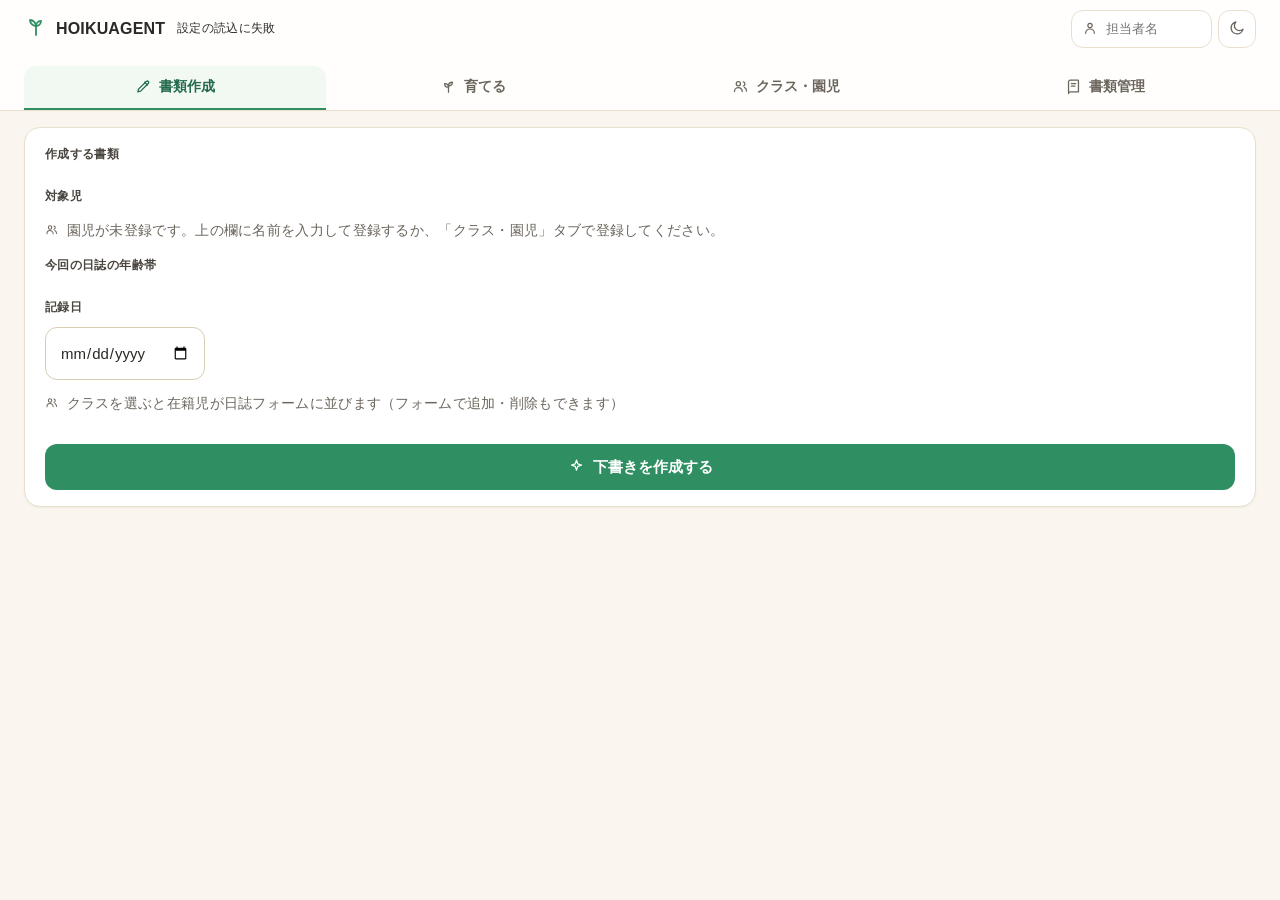
==== commit 9ed013cf: "保育士向けUIから内部説明を整理する" ====
--- a/src/hoiku_agent/web/static/index.html
+++ b/src/hoiku_agent/web/static/index.html
@@ -21,10 +21,10 @@
       </div>
       <div id="statusline" class="statusline" aria-live="polite"></div>
       <div class="header-actions">
-        <label class="actor-field" title="担当者名（保存・承認の記録に残ります）">
+        <label class="actor-field" title="保存時の担当者名として記録されます">
           <span data-ic="caregiver"></span>
           <input id="actor-name" type="text" placeholder="担当者名" maxlength="30"
-                 aria-label="担当者名（保存・承認の記録に残ります）" autocomplete="off">
+                 aria-label="保存時の担当者名" autocomplete="off">
         </label>
         <button id="reset-data" class="header-logout hidden" type="button">データを初期化して始める</button>
         <button id="logout" class="header-logout hidden" type="button">ログアウト</button>
@@ -49,7 +49,7 @@
         <div id="doc-kind" class="doc-menu" role="group" aria-labelledby="doc-kind-label"></div>
         <p id="doc-desc" class="doc-desc"></p>
 
-        <label class="field-label" id="doc-child-label">対象児（仮名）</label>
+        <label class="field-label" id="doc-child-label">対象児</label>
         <div id="doc-children" class="combo"></div>
         <!-- DB 接続済みで園児マスタが空のときだけ出す正直な案内（架空児の候補は出さない） -->
         <div id="doc-child-empty" class="seed-note" hidden>
@@ -87,8 +87,8 @@
           </div>
           <div class="seed-note">
             <span data-ic="calendar"></span>
-            <span>クラス児童の保育経過記録・これまでのクラス月案・経過記録に未反映の期間の日誌を seed します（未接続は仮名サンプル）</span>
-            <span id="monthly-seed-count" class="badge">3 件</span>
+            <span>クラスの保育経過記録・これまでの月案・未反映の日誌をもとに作成します</span>
+            <span id="monthly-seed-count" class="badge">作成時に確認</span>
           </div>
           <!-- 前月日誌で評価・反省が未記入のもの＝記入導線（作成時に検出して表示。未接続/全記入済みは非表示） -->
           <div id="monthly-eval-notice" class="eval-notice hidden"></div>
@@ -104,8 +104,8 @@
           </div>
           <div class="seed-note">
             <span data-ic="chart"></span>
-            <span>年度4期（各3か月）・期間中の日誌＋前回までの保育経過記録（未接続は仮名サンプルを seed します）</span>
-            <span id="record-seed-count" class="badge">6 件</span>
+            <span>期間中の日誌と、前回までの保育経過記録をもとに作成します</span>
+            <span id="record-seed-count" class="badge">作成時に確認</span>
           </div>
         </div>
 
@@ -120,8 +120,8 @@
           </div>
           <div class="seed-note">
             <span data-ic="chart"></span>
-            <span>その子のこれまでの保育経過記録すべて（未接続は仮名サンプルを seed します）</span>
-            <span id="youroku-seed-count" class="badge">3 件</span>
+            <span>その子のこれまでの保育経過記録をもとに作成します</span>
+            <span id="youroku-seed-count" class="badge">対象児を選択</span>
           </div>
         </div>
 
@@ -165,7 +165,7 @@
 
         <!-- 上：閲覧（現在の指針） -->
         <div class="card">
-          <div class="card-title"><span data-ic="clipboard"></span>いまの指針カード<span id="policy-scope-badge" class="badge hidden"></span></div>
+          <div class="card-title"><span data-ic="clipboard"></span>書き方のルール<span id="policy-scope-badge" class="badge hidden"></span></div>
           <div id="policy-grid" class="policy-grid"></div>
         </div>
 
@@ -184,10 +184,10 @@
         <div id="policy-flow" class="flow-area"></div>
 
         <!-- 下：変更履歴（参照ログ） -->
-        <div class="card">
-          <div class="card-title"><span data-ic="clock"></span>変更履歴（だれの気づきで・何が増えたか）</div>
+        <details class="card">
+          <summary class="card-title"><span data-ic="clock"></span>これまでの変更を見る</summary>
           <div id="policy-history" class="phist"></div>
-        </div>
+        </details>
       </div>
 
       <!-- ── サブ：表記ルール（ひらがな表記DX） ── -->
@@ -248,7 +248,7 @@
     <section id="tab-records" class="panel" role="tabpanel" aria-labelledby="tabbtn-records" tabindex="0">
       <div class="card fs">
         <div class="fs-head">
-          <div class="card-title"><span data-ic="book"></span>アーカイブ<span id="records-store" class="badge"></span></div>
+          <div class="card-title"><span data-ic="book"></span>保存した書類<span id="records-store" class="badge"></span></div>
         </div>
         <div class="fs-body">
           <div id="records-tree" class="fs-tree" role="tree" aria-label="書類フォルダ"></div>
--- a/src/hoiku_agent/web/static/styles.css
+++ b/src/hoiku_agent/web/static/styles.css
@@ -460,6 +460,11 @@
 .approve-done{display:inline-flex;align-items:center;gap:6px;color:var(--state-done);font-weight:800}
 .approve-done .ic{width:18px;height:18px}
 .persist-note{font-size:var(--fs-caption);color:var(--muted);flex:1 1 200px;min-width:0}
+.document-completion{display:flex;flex-direction:column;align-items:stretch;gap:12px;padding:16px;
+  border-top:1px solid var(--line);background:var(--primary-soft)}
+.document-completion .approve-done{justify-content:center;font-size:var(--fs-md)}
+.document-completion .btn{align-self:stretch;justify-content:center}
+.document-completion[hidden]{display:none}
 
 /* ============================================================
    編集フォーム（確定書類を保育士が標準様式の見た目で自由に編集）
@@ -518,6 +523,7 @@
 .de-body > .de-preview{margin:0 16px 12px}
 .doc-actions{display:flex;gap:8px;flex-wrap:wrap;align-items:center}
 .de-body > .doc-actions{margin:0 16px 12px}
+.de-body > .document-completion{margin-top:4px}
 .de-pre{white-space:pre-wrap;word-break:break-word;font-family:inherit;font-size:var(--fs-sm);line-height:1.85;margin:0;color:var(--ink)}
 
 /* クラス月案の区分×領域グリッド（園の実様式ルック＝罫線の表にセル内テキストエリア）。
@@ -552,7 +558,7 @@
 
 /* 指針カード：1行1カードのリスト（横並びグリッドから変更）。本文は左、タグ・日付は右の整列カラムに。 */
 .policy-grid{display:flex;flex-direction:column;gap:var(--sp-2)}
-.policy-grid:empty::after{content:"まだ指針カードがありません。下の提案フローから育て始められます。";
+.policy-grid:empty::after{content:"書き方のルールはまだありません。下のメモから追加できます。";
   color:var(--muted);font-size:var(--fs-sm)}
 
 /* 指針カード（左ライン＝対象書類で色分け・提案／比較カードでも共用＝従来の縦積み） */
@@ -586,49 +592,6 @@
 .pcard.is-new{animation:cardin .5s ease;border-color:color-mix(in srgb,var(--primary) 45%,var(--line))}
 @keyframes cardin{from{opacity:0;transform:translateY(6px)}to{opacity:1;transform:none}}
 
-/* AI が参照する資料の既定設定。語彙は backend の ReferenceSource メタデータを描画する。 */
-.policy-grid > .pcard.reference-card{display:block;padding:var(--sp-4)}
-.reference-head{margin-bottom:var(--sp-3)}
-.reference-title{font-family:var(--font-display);font-size:var(--fs-h2);font-weight:800;color:var(--ink)}
-.reference-head p{margin:2px 0 0;color:var(--muted);font-size:var(--fs-sm)}
-.reference-rules{display:flex;flex-direction:column;gap:var(--sp-2)}
-.reference-rule{display:grid;grid-template-columns:124px minmax(180px,1fr) minmax(190px,.7fr);
-  align-items:center;gap:var(--sp-3);min-height:64px;padding:var(--sp-2) var(--sp-3);
-  border:1px solid var(--line);border-radius:var(--r-md);background:var(--surface-2);transition:opacity .15s,background .15s}
-.reference-rule.is-off{opacity:.58;background:color-mix(in srgb,var(--surface-2) 55%,var(--surface))}
-.reference-toggle{display:flex;align-items:center;gap:var(--sp-2);min-height:44px;cursor:pointer;white-space:nowrap}
-.reference-toggle input{position:absolute;opacity:0;width:1px;height:1px}
-.reference-track{position:relative;flex:0 0 auto;width:44px;height:26px;border-radius:var(--r-pill);
-  background:var(--line-strong);transition:background .15s}
-.reference-track::after{content:"";position:absolute;top:3px;left:3px;width:20px;height:20px;border-radius:50%;
-  background:var(--surface);box-shadow:var(--sh-sm);transition:transform .15s}
-.reference-toggle input:checked + .reference-track{background:var(--primary)}
-.reference-toggle input:checked + .reference-track::after{transform:translateX(18px)}
-.reference-toggle input:focus-visible + .reference-track{outline:2.5px solid var(--state-working);outline-offset:3px}
-.reference-state{font-size:var(--fs-caption);font-weight:800;color:var(--ink-soft)}
-.reference-copy{display:flex;flex-direction:column;min-width:0;line-height:1.55}
-.reference-label{font-size:var(--fs-sm);font-weight:800;color:var(--ink);cursor:pointer}
-.reference-description{font-size:var(--fs-caption);color:var(--muted)}
-.reference-note-label{display:block;min-width:0}
-.reference-note-label > span{position:absolute;width:1px;height:1px;padding:0;margin:-1px;overflow:hidden;
-  clip:rect(0,0,0,0);white-space:nowrap;border:0}
-.reference-note{width:100%;min-height:44px;padding:8px 11px;border:1px solid var(--line-strong);
-  border-radius:var(--r-sm);background:var(--surface);color:var(--ink);font:inherit;font-size:var(--fs-sm)}
-.reference-note::placeholder{color:var(--muted)}
-.reference-note:focus-visible{outline:2.5px solid var(--state-working);outline-offset:1px;border-color:var(--primary)}
-.reference-actions{display:flex;align-items:center;gap:var(--sp-3);margin-top:var(--sp-3);flex-wrap:wrap}
-.reference-save{min-width:150px}
-.reference-feedback{font-size:var(--fs-sm);font-weight:700;color:var(--state-done-ink)}
-.reference-card > .pcard-meta{margin-top:var(--sp-3);padding-top:var(--sp-2);border-top:1px solid var(--line)}
-@media (max-width:820px){
-  .reference-rule{grid-template-columns:124px 1fr}
-  .reference-note-label{grid-column:1 / -1}
-}
-@media (max-width:520px){
-  .reference-rule{grid-template-columns:1fr;gap:var(--sp-2)}
-  .reference-note-label{grid-column:auto}
-}
-
 /* 変更履歴 */
 .phist{display:flex;flex-direction:column;gap:2px}
 .phist:empty::after{content:"まだ更新はありません。";color:var(--muted);font-size:var(--fs-sm)}
@@ -647,24 +610,6 @@
 .ppropose-head .ic{width:17px;height:17px;color:var(--accent-d)}
 .ppropose-note{display:flex;align-items:center;gap:6px;font-size:var(--fs-sm);color:var(--accent-d);margin-top:var(--sp-2)}
 .ppropose-note .ic{width:15px;height:15px;flex:0 0 auto}
-.reference-diff{display:grid;grid-template-columns:minmax(0,1fr) auto minmax(0,1fr);gap:var(--sp-3);align-items:center}
-.reference-diff-col{min-width:0;border:1px solid var(--line);border-radius:var(--r-md);overflow:hidden}
-.reference-diff-head{padding:6px var(--sp-3);background:var(--surface-2);border-bottom:1px solid var(--line);
-  color:var(--ink-soft);font-size:var(--fs-caption);font-weight:800}
-.reference-diff-list{display:flex;flex-direction:column}
-.reference-diff-row{display:flex;align-items:center;justify-content:space-between;gap:var(--sp-2);
-  min-height:44px;padding:7px var(--sp-3);border-bottom:1px solid var(--line);font-size:var(--fs-sm)}
-.reference-diff-row:last-child{border-bottom:none}
-.reference-diff-row.is-off{opacity:.58}
-.reference-diff-label{font-weight:700;color:var(--ink)}
-.reference-diff-state{flex:0 0 auto;padding:2px 8px;border-radius:var(--r-pill);font-size:var(--fs-caption);
-  font-weight:800;color:var(--muted);background:var(--surface-2)}
-.reference-diff-row.is-on .reference-diff-state{color:var(--state-done-ink);background:var(--state-done-soft)}
-.reference-diff-arrow{color:var(--muted);font-weight:800}
-@media (max-width:680px){
-  .reference-diff{grid-template-columns:1fr}
-  .reference-diff-arrow{text-align:center;transform:rotate(90deg)}
-}
 
 /* 競合の比較相談（.ask 内で既存↔新を並べる） */
 .compare{display:grid;grid-template-columns:1fr 1fr;gap:var(--sp-3);margin:var(--sp-2) 0}
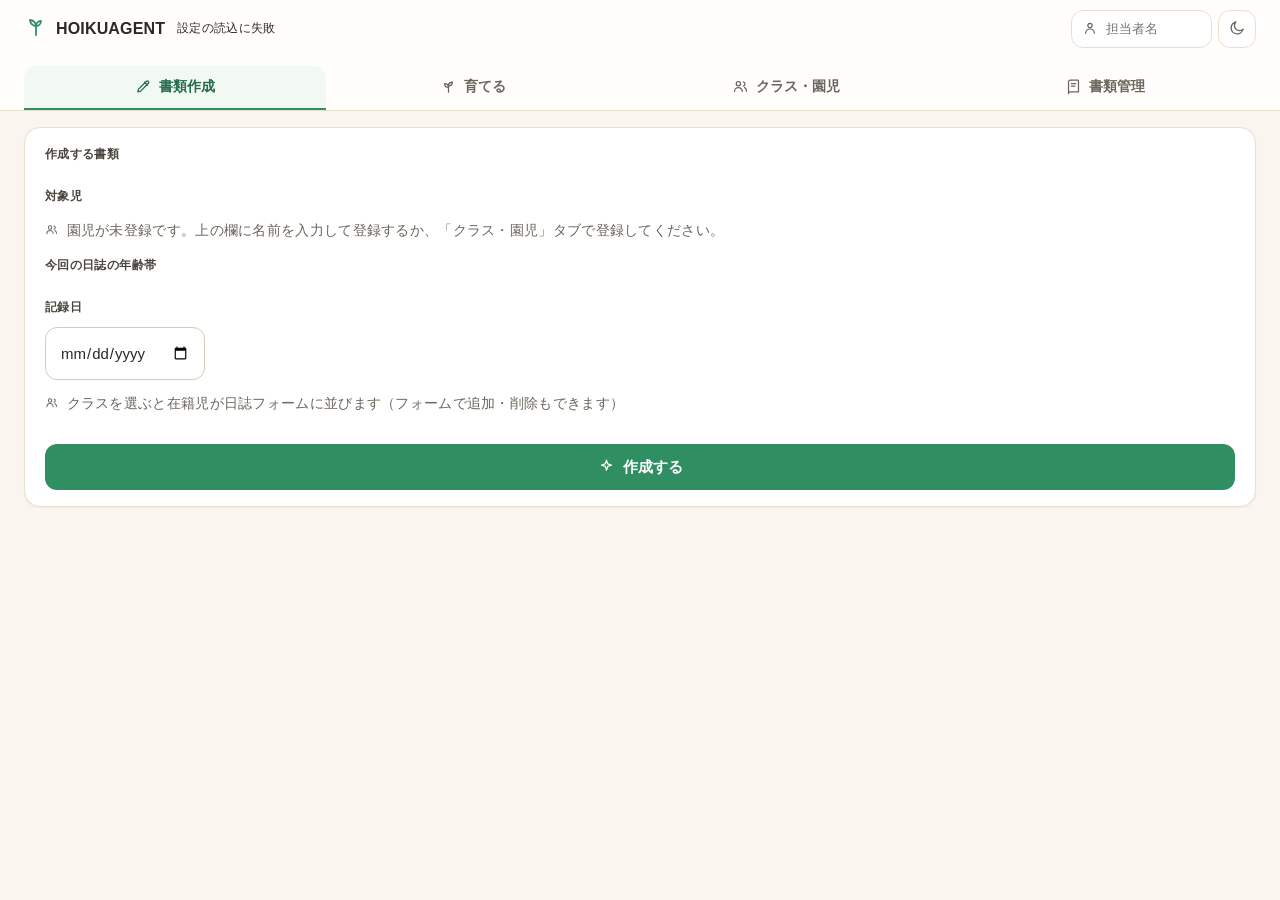
==== commit f8f7a208: "書類作成ボタンの文言を簡潔化する" ====
--- a/src/hoiku_agent/web/static/index.html
+++ b/src/hoiku_agent/web/static/index.html
@@ -125,7 +125,7 @@
           </div>
         </div>
 
-        <button id="doc-run" class="btn btn-primary btn-block"><span data-ic="spark"></span><span id="doc-run-label">下書きを作成する</span></button>
+        <button id="doc-run" class="btn btn-primary btn-block"><span data-ic="spark"></span><span id="doc-run-label">作成する</span></button>
       </div>
 
       <!-- フロー結果は種別ごとに独立コンテナ（切替でも結果を保持＝現行タブと同等） -->
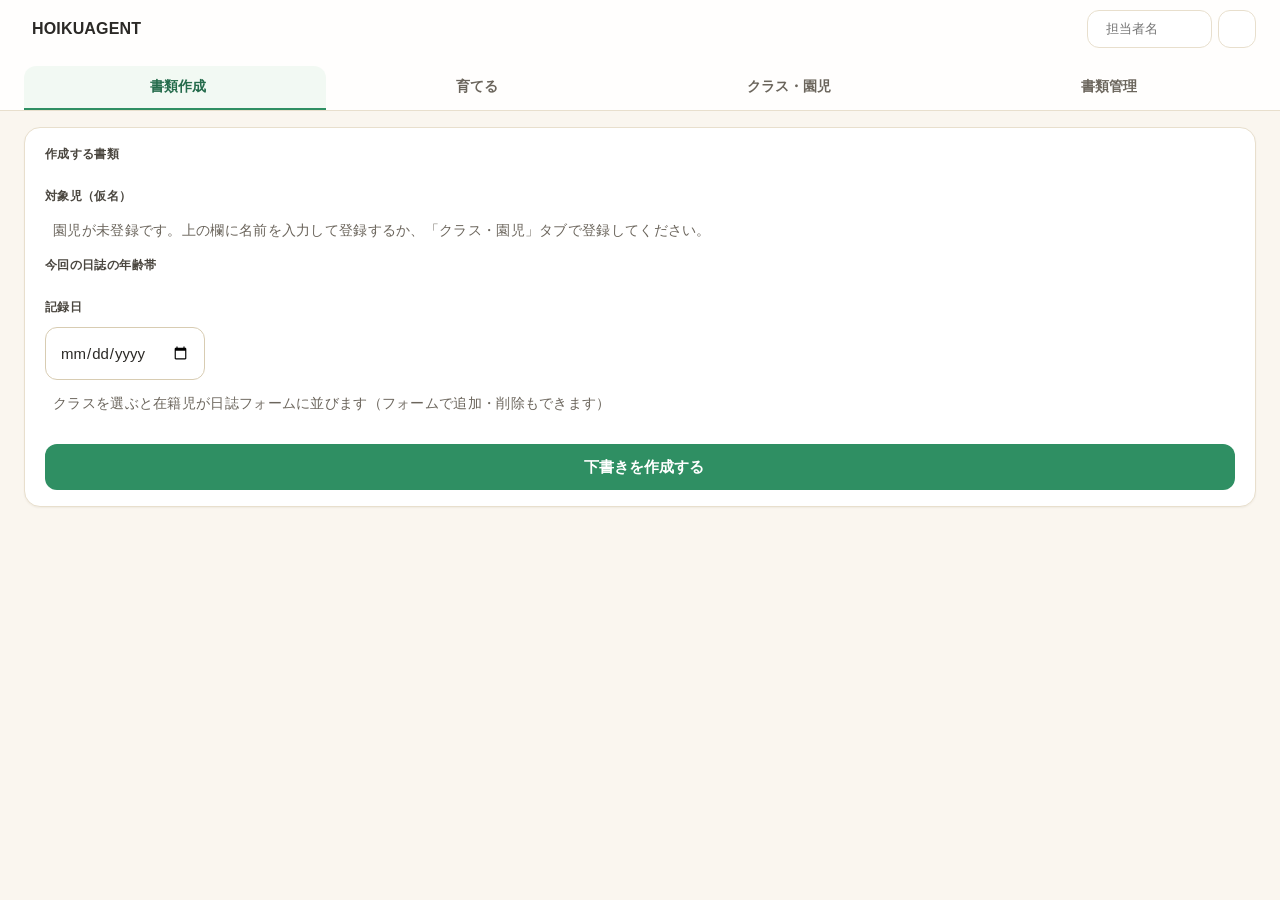
==== commit cc7b3af0: "feat(web): 書類管理タブに対象児フィルタを追加 保育日誌・クラス月案はクラス全体（複数児）の記録が1書類に同居し、中を開かないと 特定児の記述と分からなかった。書類メタの children（" ====
--- a/src/hoiku_agent/web/static/index.html
+++ b/src/hoiku_agent/web/static/index.html
@@ -21,10 +21,10 @@
       </div>
       <div id="statusline" class="statusline" aria-live="polite"></div>
       <div class="header-actions">
-        <label class="actor-field" title="保存時の担当者名として記録されます">
+        <label class="actor-field" title="担当者名（保存・承認の記録に残ります）">
           <span data-ic="caregiver"></span>
           <input id="actor-name" type="text" placeholder="担当者名" maxlength="30"
-                 aria-label="保存時の担当者名" autocomplete="off">
+                 aria-label="担当者名（保存・承認の記録に残ります）" autocomplete="off">
         </label>
         <button id="reset-data" class="header-logout hidden" type="button">データを初期化して始める</button>
         <button id="logout" class="header-logout hidden" type="button">ログアウト</button>
@@ -49,7 +49,7 @@
         <div id="doc-kind" class="doc-menu" role="group" aria-labelledby="doc-kind-label"></div>
         <p id="doc-desc" class="doc-desc"></p>
 
-        <label class="field-label" id="doc-child-label">対象児</label>
+        <label class="field-label" id="doc-child-label">対象児（仮名）</label>
         <div id="doc-children" class="combo"></div>
         <!-- DB 接続済みで園児マスタが空のときだけ出す正直な案内（架空児の候補は出さない） -->
         <div id="doc-child-empty" class="seed-note" hidden>
@@ -87,8 +87,8 @@
           </div>
           <div class="seed-note">
             <span data-ic="calendar"></span>
-            <span>クラスの保育経過記録・これまでの月案・未反映の日誌をもとに作成します</span>
-            <span id="monthly-seed-count" class="badge">作成時に確認</span>
+            <span>クラス児童の保育経過記録・これまでのクラス月案・経過記録に未反映の期間の日誌を seed します（未接続は仮名サンプル）</span>
+            <span id="monthly-seed-count" class="badge">3 件</span>
           </div>
           <!-- 前月日誌で評価・反省が未記入のもの＝記入導線（作成時に検出して表示。未接続/全記入済みは非表示） -->
           <div id="monthly-eval-notice" class="eval-notice hidden"></div>
@@ -104,8 +104,8 @@
           </div>
           <div class="seed-note">
             <span data-ic="chart"></span>
-            <span>期間中の日誌と、前回までの保育経過記録をもとに作成します</span>
-            <span id="record-seed-count" class="badge">作成時に確認</span>
+            <span>年度4期（各3か月）・期間中の日誌＋前回までの保育経過記録（未接続は仮名サンプルを seed します）</span>
+            <span id="record-seed-count" class="badge">6 件</span>
           </div>
         </div>
 
@@ -120,12 +120,12 @@
           </div>
           <div class="seed-note">
             <span data-ic="chart"></span>
-            <span>その子のこれまでの保育経過記録をもとに作成します</span>
-            <span id="youroku-seed-count" class="badge">対象児を選択</span>
-          </div>
-        </div>
-
-        <button id="doc-run" class="btn btn-primary btn-block"><span data-ic="spark"></span><span id="doc-run-label">作成する</span></button>
+            <span>その子のこれまでの保育経過記録すべて（未接続は仮名サンプルを seed します）</span>
+            <span id="youroku-seed-count" class="badge">3 件</span>
+          </div>
+        </div>
+
+        <button id="doc-run" class="btn btn-primary btn-block"><span data-ic="spark"></span><span id="doc-run-label">下書きを作成する</span></button>
       </div>
 
       <!-- フロー結果は種別ごとに独立コンテナ（切替でも結果を保持＝現行タブと同等） -->
@@ -165,7 +165,7 @@
 
         <!-- 上：閲覧（現在の指針） -->
         <div class="card">
-          <div class="card-title"><span data-ic="clipboard"></span>書き方のルール<span id="policy-scope-badge" class="badge hidden"></span></div>
+          <div class="card-title"><span data-ic="clipboard"></span>いまの指針カード<span id="policy-scope-badge" class="badge hidden"></span></div>
           <div id="policy-grid" class="policy-grid"></div>
         </div>
 
@@ -184,10 +184,10 @@
         <div id="policy-flow" class="flow-area"></div>
 
         <!-- 下：変更履歴（参照ログ） -->
-        <details class="card">
-          <summary class="card-title"><span data-ic="clock"></span>これまでの変更を見る</summary>
+        <div class="card">
+          <div class="card-title"><span data-ic="clock"></span>変更履歴（だれの気づきで・何が増えたか）</div>
           <div id="policy-history" class="phist"></div>
-        </details>
+        </div>
       </div>
 
       <!-- ── サブ：表記ルール（ひらがな表記DX） ── -->
@@ -248,7 +248,19 @@
     <section id="tab-records" class="panel" role="tabpanel" aria-labelledby="tabbtn-records" tabindex="0">
       <div class="card fs">
         <div class="fs-head">
-          <div class="card-title"><span data-ic="book"></span>保存した書類<span id="records-store" class="badge"></span></div>
+          <div class="card-title"><span data-ic="book"></span>アーカイブ<span id="records-store" class="badge"></span></div>
+        </div>
+        <div class="fs-filter">
+          <label class="fs-filter-field">
+            <span class="fs-filter-ic" data-ic="search"></span>
+            <input id="records-child-filter" class="rup-input fs-filter-input" type="text"
+              list="records-child-filter-list" placeholder="対象児の名前で絞り込む" autocomplete="off">
+            <datalist id="records-child-filter-list"></datalist>
+          </label>
+          <button id="records-child-filter-clear" type="button" class="btn btn-ghost btn-sm hidden">
+            <span data-ic="xcircle"></span>絞り込みを解除
+          </button>
+          <span class="fs-filter-hint">選ぶと、その子が登場する書類だけを種別横断で表示します。</span>
         </div>
         <div class="fs-body">
           <div id="records-tree" class="fs-tree" role="tree" aria-label="書類フォルダ"></div>
--- a/src/hoiku_agent/web/static/styles.css
+++ b/src/hoiku_agent/web/static/styles.css
@@ -460,11 +460,6 @@
 .approve-done{display:inline-flex;align-items:center;gap:6px;color:var(--state-done);font-weight:800}
 .approve-done .ic{width:18px;height:18px}
 .persist-note{font-size:var(--fs-caption);color:var(--muted);flex:1 1 200px;min-width:0}
-.document-completion{display:flex;flex-direction:column;align-items:stretch;gap:12px;padding:16px;
-  border-top:1px solid var(--line);background:var(--primary-soft)}
-.document-completion .approve-done{justify-content:center;font-size:var(--fs-md)}
-.document-completion .btn{align-self:stretch;justify-content:center}
-.document-completion[hidden]{display:none}
 
 /* ============================================================
    編集フォーム（確定書類を保育士が標準様式の見た目で自由に編集）
@@ -523,7 +518,6 @@
 .de-body > .de-preview{margin:0 16px 12px}
 .doc-actions{display:flex;gap:8px;flex-wrap:wrap;align-items:center}
 .de-body > .doc-actions{margin:0 16px 12px}
-.de-body > .document-completion{margin-top:4px}
 .de-pre{white-space:pre-wrap;word-break:break-word;font-family:inherit;font-size:var(--fs-sm);line-height:1.85;margin:0;color:var(--ink)}
 
 /* クラス月案の区分×領域グリッド（園の実様式ルック＝罫線の表にセル内テキストエリア）。
@@ -558,7 +552,7 @@
 
 /* 指針カード：1行1カードのリスト（横並びグリッドから変更）。本文は左、タグ・日付は右の整列カラムに。 */
 .policy-grid{display:flex;flex-direction:column;gap:var(--sp-2)}
-.policy-grid:empty::after{content:"書き方のルールはまだありません。下のメモから追加できます。";
+.policy-grid:empty::after{content:"まだ指針カードがありません。下の提案フローから育て始められます。";
   color:var(--muted);font-size:var(--fs-sm)}
 
 /* 指針カード（左ライン＝対象書類で色分け・提案／比較カードでも共用＝従来の縦積み） */
@@ -779,6 +773,14 @@
 /* 2ペイン explorer（左＝フォルダツリー／右＝書類の内容） */
 .fs-head{display:flex;align-items:center;justify-content:space-between;gap:var(--sp-2);margin-bottom:var(--sp-3)}
 .fs-body{display:grid;grid-template-columns:minmax(230px,330px) 1fr;gap:var(--sp-4);align-items:start}
+
+/* 対象児フィルタ（ある子どもに関連する書類を種別横断で絞り込む＝fs-head の下） */
+.fs-filter{display:flex;align-items:center;gap:var(--sp-2);margin-bottom:var(--sp-3);flex-wrap:wrap}
+.fs-filter-field{position:relative;flex:1 1 260px;max-width:320px;display:flex;align-items:center}
+.fs-filter-ic{position:absolute;left:11px;color:var(--muted);display:flex;pointer-events:none}
+.fs-filter-ic .ic{width:15px;height:15px}
+.fs-filter-input{width:100%;padding-left:34px}
+.fs-filter-hint{font-size:var(--fs-caption);color:var(--muted)}
 .fs-tree{min-width:0;border:1px solid var(--line);border-radius:var(--r-md);background:var(--surface-2);
   padding:var(--sp-2);max-height:66vh;overflow:auto}
 .fs-detail{min-width:0}
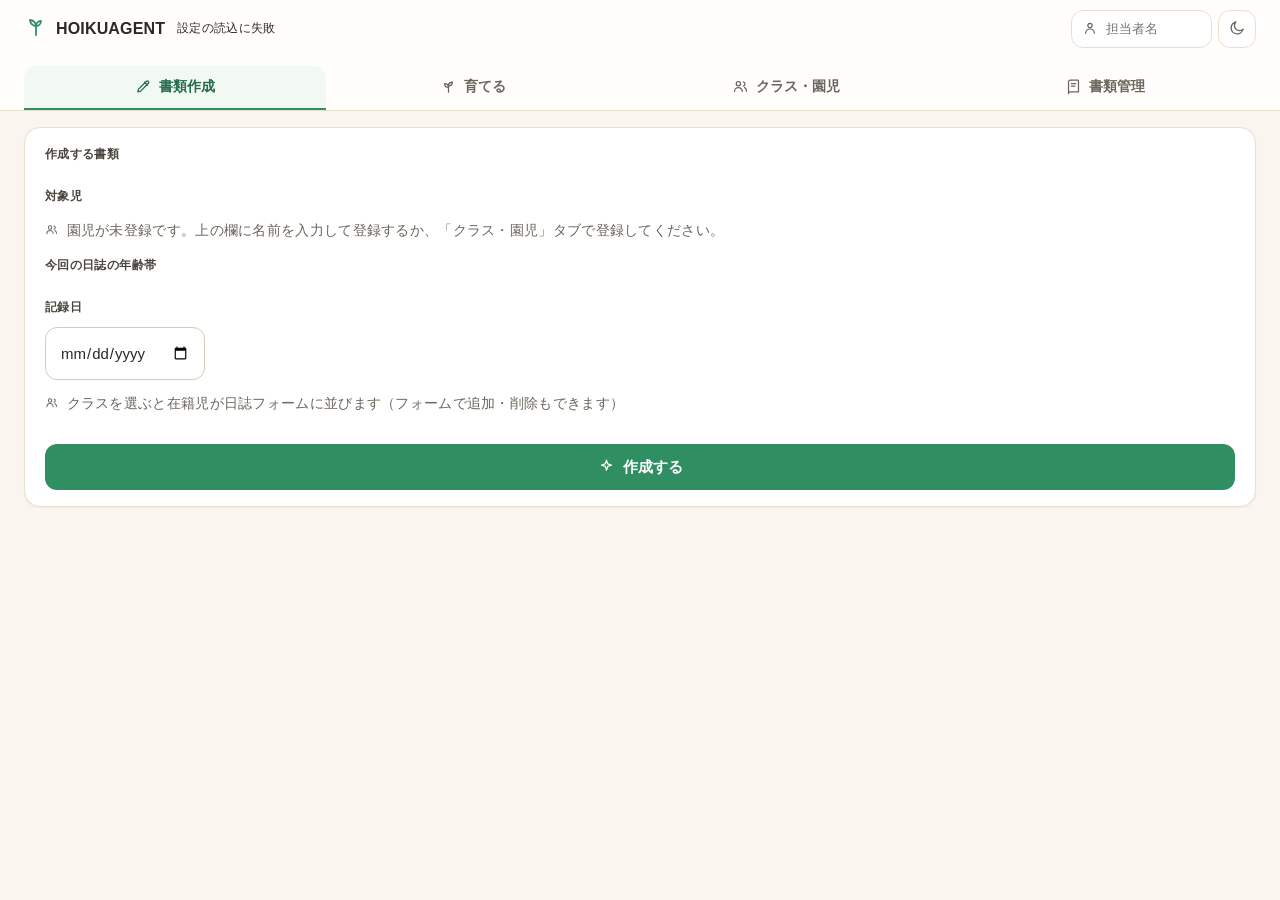
==== commit 696dcb69: "mainの変更を取り込み競合を解消する" ====
--- a/src/hoiku_agent/web/static/index.html
+++ b/src/hoiku_agent/web/static/index.html
@@ -21,10 +21,10 @@
       </div>
       <div id="statusline" class="statusline" aria-live="polite"></div>
       <div class="header-actions">
-        <label class="actor-field" title="担当者名（保存・承認の記録に残ります）">
+        <label class="actor-field" title="保存時の担当者名として記録されます">
           <span data-ic="caregiver"></span>
           <input id="actor-name" type="text" placeholder="担当者名" maxlength="30"
-                 aria-label="担当者名（保存・承認の記録に残ります）" autocomplete="off">
+                 aria-label="保存時の担当者名" autocomplete="off">
         </label>
         <button id="reset-data" class="header-logout hidden" type="button">データを初期化して始める</button>
         <button id="logout" class="header-logout hidden" type="button">ログアウト</button>
@@ -49,7 +49,7 @@
         <div id="doc-kind" class="doc-menu" role="group" aria-labelledby="doc-kind-label"></div>
         <p id="doc-desc" class="doc-desc"></p>
 
-        <label class="field-label" id="doc-child-label">対象児（仮名）</label>
+        <label class="field-label" id="doc-child-label">対象児</label>
         <div id="doc-children" class="combo"></div>
         <!-- DB 接続済みで園児マスタが空のときだけ出す正直な案内（架空児の候補は出さない） -->
         <div id="doc-child-empty" class="seed-note" hidden>
@@ -87,8 +87,8 @@
           </div>
           <div class="seed-note">
             <span data-ic="calendar"></span>
-            <span>クラス児童の保育経過記録・これまでのクラス月案・経過記録に未反映の期間の日誌を seed します（未接続は仮名サンプル）</span>
-            <span id="monthly-seed-count" class="badge">3 件</span>
+            <span>クラスの保育経過記録・これまでの月案・未反映の日誌をもとに作成します</span>
+            <span id="monthly-seed-count" class="badge">作成時に確認</span>
           </div>
           <!-- 前月日誌で評価・反省が未記入のもの＝記入導線（作成時に検出して表示。未接続/全記入済みは非表示） -->
           <div id="monthly-eval-notice" class="eval-notice hidden"></div>
@@ -104,8 +104,8 @@
           </div>
           <div class="seed-note">
             <span data-ic="chart"></span>
-            <span>年度4期（各3か月）・期間中の日誌＋前回までの保育経過記録（未接続は仮名サンプルを seed します）</span>
-            <span id="record-seed-count" class="badge">6 件</span>
+            <span>期間中の日誌と、前回までの保育経過記録をもとに作成します</span>
+            <span id="record-seed-count" class="badge">作成時に確認</span>
           </div>
         </div>
 
@@ -120,12 +120,12 @@
           </div>
           <div class="seed-note">
             <span data-ic="chart"></span>
-            <span>その子のこれまでの保育経過記録すべて（未接続は仮名サンプルを seed します）</span>
-            <span id="youroku-seed-count" class="badge">3 件</span>
-          </div>
-        </div>
-
-        <button id="doc-run" class="btn btn-primary btn-block"><span data-ic="spark"></span><span id="doc-run-label">下書きを作成する</span></button>
+            <span>その子のこれまでの保育経過記録をもとに作成します</span>
+            <span id="youroku-seed-count" class="badge">対象児を選択</span>
+          </div>
+        </div>
+
+        <button id="doc-run" class="btn btn-primary btn-block"><span data-ic="spark"></span><span id="doc-run-label">作成する</span></button>
       </div>
 
       <!-- フロー結果は種別ごとに独立コンテナ（切替でも結果を保持＝現行タブと同等） -->
@@ -165,7 +165,7 @@
 
         <!-- 上：閲覧（現在の指針） -->
         <div class="card">
-          <div class="card-title"><span data-ic="clipboard"></span>いまの指針カード<span id="policy-scope-badge" class="badge hidden"></span></div>
+          <div class="card-title"><span data-ic="clipboard"></span>書き方のルール<span id="policy-scope-badge" class="badge hidden"></span></div>
           <div id="policy-grid" class="policy-grid"></div>
         </div>
 
@@ -184,10 +184,10 @@
         <div id="policy-flow" class="flow-area"></div>
 
         <!-- 下：変更履歴（参照ログ） -->
-        <div class="card">
-          <div class="card-title"><span data-ic="clock"></span>変更履歴（だれの気づきで・何が増えたか）</div>
+        <details class="card">
+          <summary class="card-title"><span data-ic="clock"></span>これまでの変更を見る</summary>
           <div id="policy-history" class="phist"></div>
-        </div>
+        </details>
       </div>
 
       <!-- ── サブ：表記ルール（ひらがな表記DX） ── -->
@@ -248,7 +248,7 @@
     <section id="tab-records" class="panel" role="tabpanel" aria-labelledby="tabbtn-records" tabindex="0">
       <div class="card fs">
         <div class="fs-head">
-          <div class="card-title"><span data-ic="book"></span>アーカイブ<span id="records-store" class="badge"></span></div>
+          <div class="card-title"><span data-ic="book"></span>保存した書類<span id="records-store" class="badge"></span></div>
         </div>
         <div class="fs-filter">
           <label class="fs-filter-field">
--- a/src/hoiku_agent/web/static/styles.css
+++ b/src/hoiku_agent/web/static/styles.css
@@ -460,6 +460,11 @@
 .approve-done{display:inline-flex;align-items:center;gap:6px;color:var(--state-done);font-weight:800}
 .approve-done .ic{width:18px;height:18px}
 .persist-note{font-size:var(--fs-caption);color:var(--muted);flex:1 1 200px;min-width:0}
+.document-completion{display:flex;flex-direction:column;align-items:stretch;gap:12px;padding:16px;
+  border-top:1px solid var(--line);background:var(--primary-soft)}
+.document-completion .approve-done{justify-content:center;font-size:var(--fs-md)}
+.document-completion .btn{align-self:stretch;justify-content:center}
+.document-completion[hidden]{display:none}
 
 /* ============================================================
    編集フォーム（確定書類を保育士が標準様式の見た目で自由に編集）
@@ -518,6 +523,7 @@
 .de-body > .de-preview{margin:0 16px 12px}
 .doc-actions{display:flex;gap:8px;flex-wrap:wrap;align-items:center}
 .de-body > .doc-actions{margin:0 16px 12px}
+.de-body > .document-completion{margin-top:4px}
 .de-pre{white-space:pre-wrap;word-break:break-word;font-family:inherit;font-size:var(--fs-sm);line-height:1.85;margin:0;color:var(--ink)}
 
 /* クラス月案の区分×領域グリッド（園の実様式ルック＝罫線の表にセル内テキストエリア）。
@@ -552,7 +558,7 @@
 
 /* 指針カード：1行1カードのリスト（横並びグリッドから変更）。本文は左、タグ・日付は右の整列カラムに。 */
 .policy-grid{display:flex;flex-direction:column;gap:var(--sp-2)}
-.policy-grid:empty::after{content:"まだ指針カードがありません。下の提案フローから育て始められます。";
+.policy-grid:empty::after{content:"書き方のルールはまだありません。下のメモから追加できます。";
   color:var(--muted);font-size:var(--fs-sm)}
 
 /* 指針カード（左ライン＝対象書類で色分け・提案／比較カードでも共用＝従来の縦積み） */
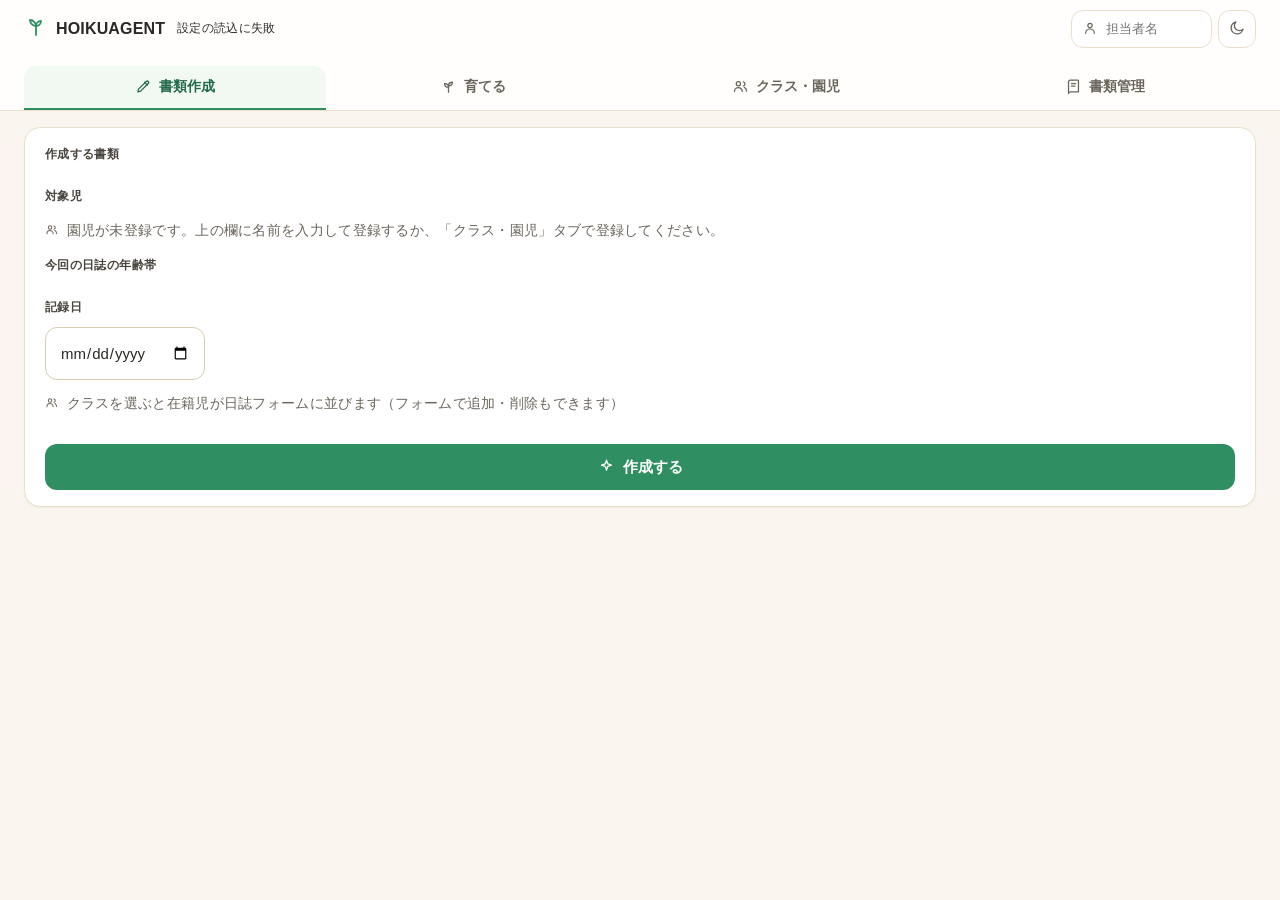
==== commit 4b152953: "fix(web): 作成タブの参照元説明UI（seed-note）を撤去 (#117) 参照方針は「指針を育てる」の編集可能な自然文カードが正（SSOT）になったため、 作成タブに固定文で「○○をもと" ====
--- a/src/hoiku_agent/web/static/index.html
+++ b/src/hoiku_agent/web/static/index.html
@@ -26,7 +26,7 @@
           <input id="actor-name" type="text" placeholder="担当者名" maxlength="30"
                  aria-label="保存時の担当者名" autocomplete="off">
         </label>
-        <button id="reset-data" class="header-logout hidden" type="button">データを初期化して始める</button>
+        <button id="reset-data" class="header-logout hidden" type="button">データを初期化する</button>
         <button id="logout" class="header-logout hidden" type="button">ログアウト</button>
         <button id="theme-toggle" class="icon-btn" type="button" aria-label="表示テーマを切り替え" title="表示テーマ"><span data-ic="moon"></span></button>
       </div>
@@ -85,11 +85,6 @@
               <input id="monthly-month" class="input" type="month" value="2026-07">
             </div>
           </div>
-          <div class="seed-note">
-            <span data-ic="calendar"></span>
-            <span>クラスの保育経過記録・これまでの月案・未反映の日誌をもとに作成します</span>
-            <span id="monthly-seed-count" class="badge">作成時に確認</span>
-          </div>
           <!-- 前月日誌で評価・反省が未記入のもの＝記入導線（作成時に検出して表示。未接続/全記入済みは非表示） -->
           <div id="monthly-eval-notice" class="eval-notice hidden"></div>
         </div>
@@ -101,11 +96,6 @@
               <label class="field-label" for="record-period">対象期間</label>
               <select id="record-period" class="input"></select>
             </div>
-          </div>
-          <div class="seed-note">
-            <span data-ic="chart"></span>
-            <span>期間中の日誌と、前回までの保育経過記録をもとに作成します</span>
-            <span id="record-seed-count" class="badge">作成時に確認</span>
           </div>
         </div>
 
@@ -117,11 +107,6 @@
                 <option value="">対象児を選択してください</option>
               </select>
             </div>
-          </div>
-          <div class="seed-note">
-            <span data-ic="chart"></span>
-            <span>その子のこれまでの保育経過記録をもとに作成します</span>
-            <span id="youroku-seed-count" class="badge">対象児を選択</span>
           </div>
         </div>
 
